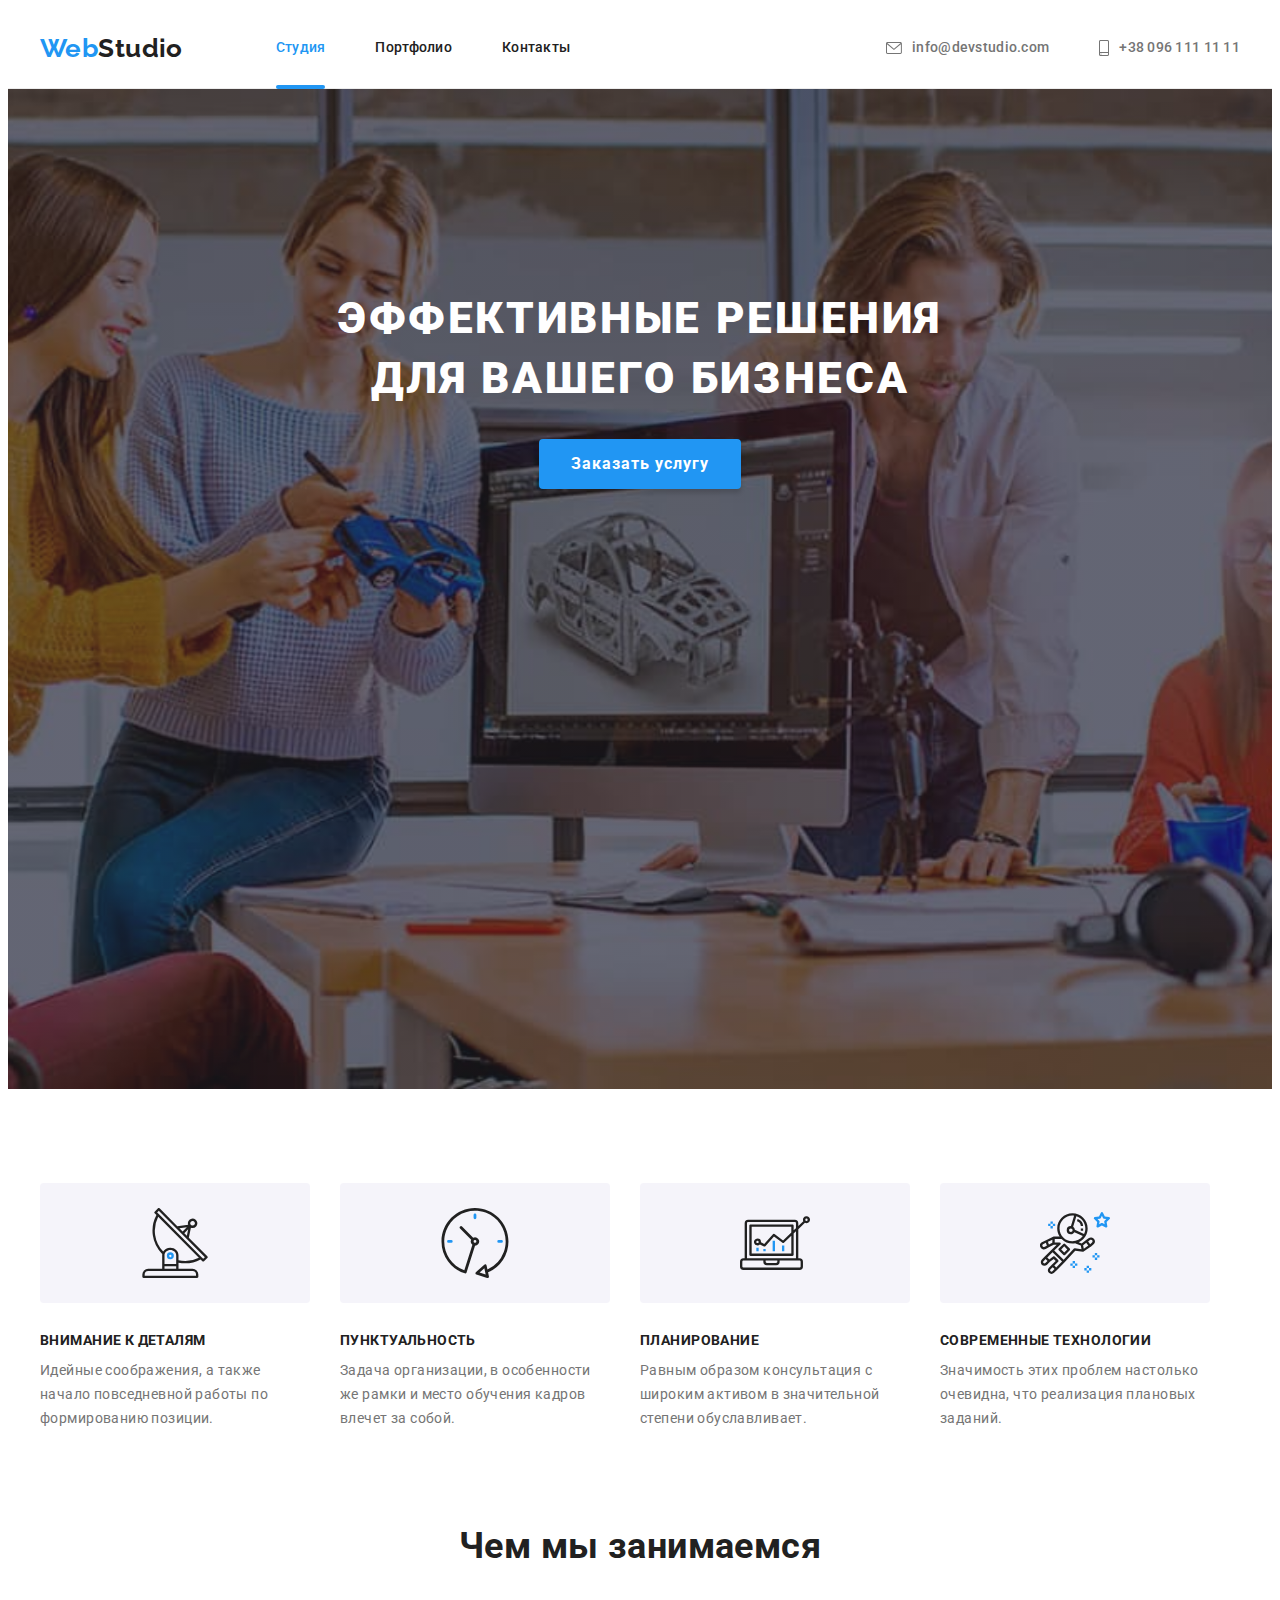
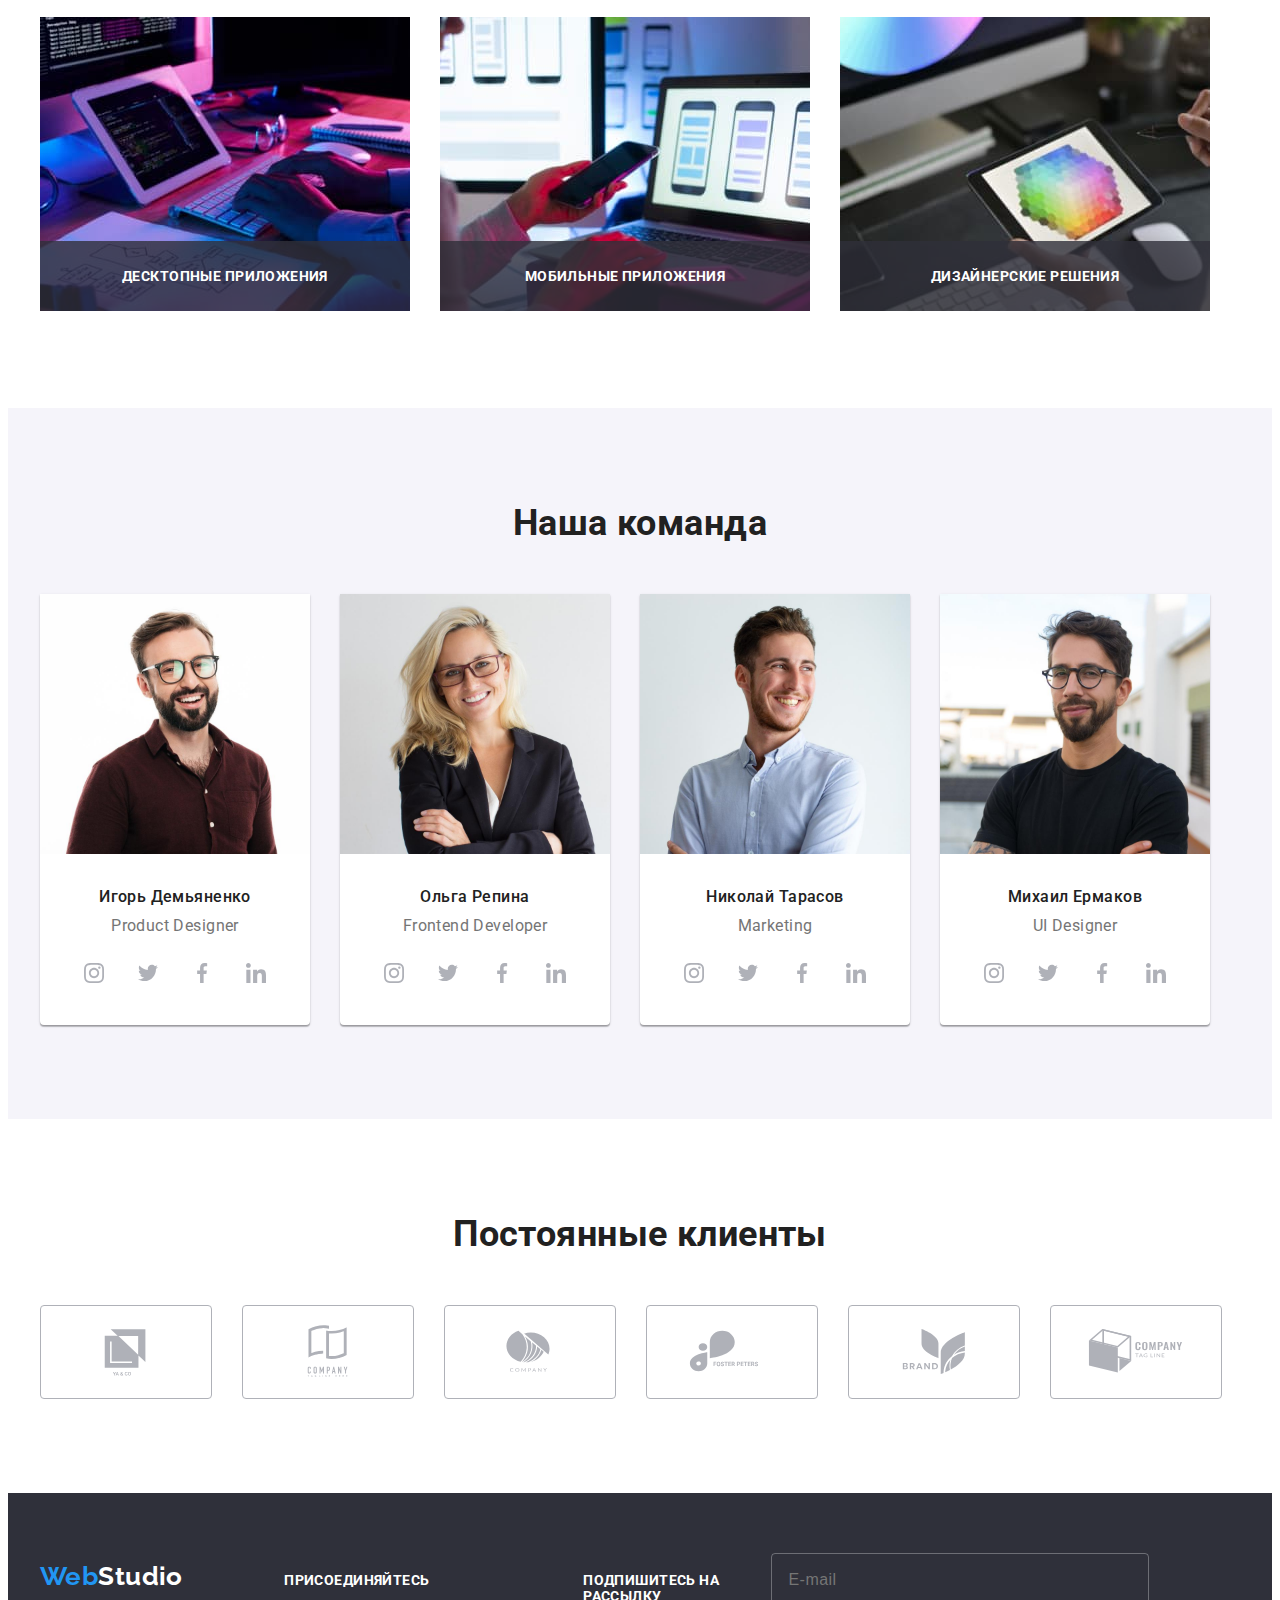
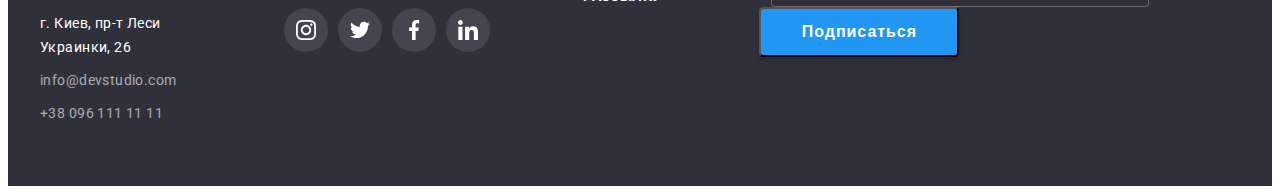
==== index.html @ 3bab4fa7 "Update index.html" ====
<!DOCTYPE html>
<html lang="ru">
  <head>
    <meta charset="UTF-8" />
    <meta http-equiv="X-UA-Compatible" content="IE=edge" />
    <meta name="viewport" content="width=device-width, initial-scale=1.0" />
    <link rel="preconnect" href="https://fonts.googleapis.com" />
    <link rel="preconnect" href="https://fonts.gstatic.com" crossorigin />
    <link rel="shortcut icon" href="#" />
    <link
      href="https://fonts.googleapis.com/css2?family=Raleway:wght@700&family=Roboto:wght@400;500;700;900&display=swap"
      rel="stylesheet"
    />
    <link
      rel="stylesheet"
      href="https://cdnjs.cloudflare.com/ajax/libs/modern-normalize/1.1.0/modern-normalize.min.css"
      integrity="sha512-wpPYUAdjBVSE4KJnH1VR1HeZfpl1ub8YT/NKx4PuQ5NmX2tKuGu6U/JRp5y+Y8XG2tV+wKQpNHVUX03MfMFn9Q=="
      crossorigin="anonymous"
      referrerpolicy="no-referrer"
    />
    <link rel="stylesheet" href="./css/styles.css" />
    <title>Студия</title>
  </head>
  <body>
    <!--Page header-->
    <header class="header">
      <div class="container main-nav">
        <nav class="main-nav">
          <a href="./index.html" class="link logo-header"><span class="sign">Web</span>Studio</a>
          <ul class="list site-nav">
            <li class="item-nav"><a href="./index.html" class="link current">Студия</a></li>
            <li class="item-nav"><a href="./portfolio.html" class="link">Портфолио</a></li>
            <li class="item-nav"><a href="./index.html" class="link">Контакты</a></li>
          </ul>
        </nav>
        <ul class="list contacts-nav">
          <li class="item-contacts">
            <a href="mailto:info@devstudio.com" class="link">
              <svg class="icon-mail" width="16" height="12">
                <use href="./images/icons.svg#icon-envelope"></use></svg
              >info@devstudio.com
            </a>
          </li>
          <li class="item-contacts">
            <a href="tel:+380961111111" class="link">
              <svg class="icon-tel" width="10" height="16">
                <use href="./images/icons.svg#icon-smartphone"></use></svg
              >+38 096 111 11 11
            </a>
          </li>
        </ul>
      </div>
    </header>
    <!--Page content-->
    <main>
      <!--Hero-->
      <section class="hero">
        <div class="container">
          <h1 class="hero-title">Эффективные решения для вашего бизнеса</h1>
          <button type="button" class="button-hero" data-modal-open>Заказать услугу</button>
        </div>
      </section>
      <!--Specifics-->
      <section class="specifics">
        <div class="container">
          <h2 class="section-title visually-hidden">Особенности работы</h2>
          <ul class="list specifics-list">
            <li class="item-specifics icon-antenna">
              <h3 class="specifics-title">ВНИМАНИЕ К ДЕТАЛЯМ</h3>
              <p class="text">
                Идейные соображения, а также начало повседневной работы по формированию позиции.
              </p>
            </li>
            <li class="item-specifics icon-clock">
              <h3 class="specifics-title">ПУНКТУАЛЬНОСТЬ</h3>
              <p class="text">
                Задача организации, в особенности же рамки и место обучения кадров влечет за собой.
              </p>
            </li>
            <li class="item-specifics icon-diagram">
              <h3 class="specifics-title">ПЛАНИРОВАНИЕ</h3>
              <p class="text">
                Равным образом консультация с широким активом в значительной степени обуславливает.
              </p>
            </li>
            <li class="item-specifics icon-astronaut">
              <h3 class="specifics-title">СОВРЕМЕННЫЕ ТЕХНОЛОГИИ</h3>
              <p class="text">
                Значимость этих проблем настолько очевидна, что реализация плановых заданий.
              </p>
            </li>
          </ul>
        </div>
      </section>
      <!--What we do-->
      <section class="work">
        <div class="container">
          <h2 class="section-title">Чем мы занимаемся</h2>
          <ul class="list image-work">
            <li class="item-work">
              <img src="./images/laptop.jpg" alt="laptop" width="370" />
              <p class="thumb-work-text">Десктопные приложения</p>
            </li>
            <li class="item-work">
              <img src="./images/celphone.jpg" alt="celphone" width="370" />
              <p class="thumb-work-text">Мобильные приложения</p>
            </li>
            <li class="item-work">
              <img src="./images/tablet.jpg" alt="tablet" width="370" />
              <p class="thumb-work-text">Дизайнерские решения</p>
            </li>
          </ul>
        </div>
      </section>
      <!--Our team-->
      <section class="team">
        <div class="container">
          <h2 class="section-title">Наша команда</h2>
          <ul class="list team-list">
            <li class="item-team">
              <img
                src="./images/team1.jpg"
                alt="man Ihor"
                width="270"
                height="260"
                class="card-team"
              />
              <div class="data-team">
                <h3 class="team-title">Игорь Демьяненко</h3>
                <p lang="en" class="team-text">Product Designer</p>
                <ul class="team-soc-list list">
                  <li class="team-soc-item">
                    <a href="" class="team-soc-link link"
                      ><svg class="team-soc-icon" width="20" height="20">
                        <use href="./images/icons.svg#icon-instagram"></use>
                      </svg>
                    </a>
                  </li>
                  <li class="team-soc-item">
                    <a href="" class="team-soc-link link"
                      ><svg class="team-soc-icon" width="20" height="20">
                        <use href="./images/icons.svg#icon-twitter"></use>
                      </svg>
                    </a>
                  </li>
                  <li class="team-soc-item">
                    <a href="" class="team-soc-link link">
                      <svg class="team-soc-icon" width="20" height="20">
                        <use href="./images/icons.svg#icon-facebook"></use>
                      </svg>
                    </a>
                  </li>
                  <li class="team-soc-item">
                    <a href="" class="team-soc-link link"
                      ><svg class="team-soc-icon" width="20" height="20">
                        <use href="./images/icons.svg#icon-linkedin"></use>
                      </svg>
                    </a>
                  </li>
                </ul>
              </div>
            </li>
            <li class="item-team">
              <img
                src="./images/team2.jpg"
                alt="woman Olha"
                width="270"
                height="260"
                class="card-team"
              />
              <div class="data-team">
                <h3 class="team-title">Ольга Репина</h3>
                <p lang="en" class="team-text">Frontend Developer</p>
                <ul class="team-soc-list list">
                  <li class="team-soc-item">
                    <a href="" class="team-soc-link link"
                      ><svg class="team-soc-icon" width="20" height="20">
                        <use href="./images/icons.svg#icon-instagram"></use>
                      </svg>
                    </a>
                  </li>
                  <li class="team-soc-item">
                    <a href="" class="team-soc-link link"
                      ><svg class="team-soc-icon" width="20" height="20">
                        <use href="./images/icons.svg#icon-twitter"></use>
                      </svg>
                    </a>
                  </li>
                  <li class="team-soc-item">
                    <a href="" class="team-soc-link link">
                      <svg class="team-soc-icon" width="20" height="20">
                        <use href="./images/icons.svg#icon-facebook"></use>
                      </svg>
                    </a>
                  </li>
                  <li class="team-soc-item">
                    <a href="" class="team-soc-link link"
                      ><svg class="team-soc-icon" width="20" height="20">
                        <use href="./images/icons.svg#icon-linkedin"></use>
                      </svg>
                    </a>
                  </li>
                </ul>
              </div>
            </li>
            <li class="item-team">
              <img
                src="./images/team3.jpg"
                alt="man Nikolai"
                width="270"
                height="260"
                class="card-team"
              />
              <div class="data-team">
                <h3 class="team-title">Николай Тарасов</h3>
                <p lang="en" class="team-text">Marketing</p>
                <ul class="team-soc-list list">
                  <li class="team-soc-item">
                    <a href="" class="team-soc-link link"
                      ><svg class="team-soc-icon" width="20" height="20">
                        <use href="./images/icons.svg#icon-instagram"></use>
                      </svg>
                    </a>
                  </li>
                  <li class="team-soc-item">
                    <a href="" class="team-soc-link link"
                      ><svg class="team-soc-icon" width="20" height="20">
                        <use href="./images/icons.svg#icon-twitter"></use>
                      </svg>
                    </a>
                  </li>
                  <li class="team-soc-item">
                    <a href="" class="team-soc-link link">
                      <svg class="team-soc-icon" width="20" height="20">
                        <use href="./images/icons.svg#icon-facebook"></use>
                      </svg>
                    </a>
                  </li>
                  <li class="team-soc-item">
                    <a href="" class="team-soc-link link"
                      ><svg class="team-soc-icon" width="20" height="20">
                        <use href="./images/icons.svg#icon-linkedin"></use>
                      </svg>
                    </a>
                  </li>
                </ul>
              </div>
            </li>
            <li class="item-team">
              <img
                src=".//images/team4.jpg"
                alt="man Mahail"
                width="270"
                height="260"
                class="card-team"
              />
              <div class="data-team">
                <h3 class="team-title">Михаил Ермаков</h3>
                <p lang="en" class="team-text">UI Designer</p>
                <ul class="team-soc-list list">
                  <li class="team-soc-item">
                    <a href="" class="team-soc-link link"
                      ><svg class="team-soc-icon" width="20" height="20">
                        <use href="./images/icons.svg#icon-instagram"></use>
                      </svg>
                    </a>
                  </li>
                  <li class="team-soc-item">
                    <a href="" class="team-soc-link link"
                      ><svg class="team-soc-icon" width="20" height="20">
                        <use href="./images/icons.svg#icon-twitter"></use>
                      </svg>
                    </a>
                  </li>
                  <li class="team-soc-item">
                    <a href="" class="team-soc-link link">
                      <svg class="team-soc-icon" width="20" height="20">
                        <use href="./images/icons.svg#icon-facebook"></use>
                      </svg>
                    </a>
                  </li>
                  <li class="team-soc-item">
                    <a href="" class="team-soc-link link"
                      ><svg class="team-soc-icon" width="20" height="20">
                        <use href="./images/icons.svg#icon-linkedin"></use>
                      </svg>
                    </a>
                  </li>
                </ul>
              </div>
            </li>
          </ul>
        </div>
      </section>
      <!--Regular Customers-->
      <section class="customers">
        <div class="container">
          <h2 class="section-title">Постоянные клиенты</h2>
          <ul class="list customers-icon-list">
            <li class="item-customers">
              <a href="" class="item-customers-link link">
                <svg class="company-icon" width="106" height="60">
                  <use href="./images/icons.svg#icon-company1"></use>
                </svg>
              </a>
            </li>
            <li class="item-customers">
              <a href="" class="item-customers-link link">
                <svg class="company-icon" width="106" height="60">
                  <use href="./images/icons.svg#icon-company2"></use>
                </svg>
              </a>
            </li>
            <li class="item-customers">
              <a href="" class="item-customers-link link">
                <svg class="company-icon" width="106" height="60">
                  <use href="./images/icons.svg#icon-company3"></use>
                </svg>
              </a>
            </li>
            <li class="item-customers">
              <a href="" class="item-customers-link link">
                <svg class="company-icon" width="106" height="60">
                  <use href="./images/icons.svg#icon-company4"></use>
                </svg>
              </a>
            </li>
            <li class="item-customers">
              <a href="" class="item-customers-link link">
                <svg class="company-icon" width="106" height="60">
                  <use href="./images/icons.svg#icon-company5"></use>
                </svg>
              </a>
            </li>
            <li class="item-customers">
              <a href="" class="item-customers-link link">
                <svg class="company-icon" width="106" height="60">
                  <use href="./images/icons.svg#icon-company6"></use>
                </svg>
              </a>
            </li>
          </ul>
        </div>
      </section>
    </main>
    <!-- Page footer -->
    <footer class="footer">
      <div class="container">
        <div class="footer-logo-address">
          <a href="./index.html" class="link logo-footer"
            ><span class="sign">Web</span><span class="studio">Studio</span></a
          >
          <address>
            <ul class="list address">
              <li class="item-address">
                <a
                  href="https://goo.gl/maps/n7KvUpTxi8NSxzfY6"
                  target="_blank"
                  rel="nofollow noreferrer noopener"
                  class="link link-address"
                  >г. Киев, пр-т Леси Украинки, 26</a
                >
              </li>
              <li class="item-mail">
                <a href="mailto:info@devstudio.com" class="link link-mail">info@devstudio.com</a>
              </li>
              <li class="item-tel">
                <a href="tel:+380961111111" class="link link-tel">+38 096 111 11 11</a>
              </li>
            </ul>
          </address>
        </div>
        <div class="join-soc-networks">
          <p class="soc-title">присоединяйтесь</p>
          <ul class="soc-list list">
            <li class="join-soc-item">
              <a href="" class="join-soc-link link">
                <svg class="team-soc-icon" width="20" height="20">
                  <use href="./images/icons.svg#icon-instagram"></use>
                </svg>
              </a>
            </li>
            <li class="join-soc-item">
              <a href="" class="join-soc-link link">
                <svg class="team-soc-icon" width="20" height="20">
                  <use href="./images/icons.svg#icon-twitter"></use>
                </svg>
              </a>
            </li>
            <li class="join-soc-item">
              <a href="" class="join-soc-link link">
                <svg class="team-soc-icon" width="20" height="20">
                  <use href="./images/icons.svg#icon-facebook"></use>
                </svg>
              </a>
            </li>
            <li class="join-soc-item">
              <a href="" class="join-soc-link link">
                <svg class="join-soc-icon" width="20" height="20">
                  <use href="./images/icons.svg#icon-linkedin"></use>
                </svg>
              </a>
            </li>
          </ul>
        </div>
        <p class="footer-title">Подпишитесь на рассылку</p>
        <form action="#" class="signup-form">
          <p class="footer-form">
            <input
              type="email"
              name="email"
              id="email"
              placeholder="E-mail"
              autocomplete="email"
              class="email-form"
            />
            <button type="submit" class="btn-signup">Подписаться</button>
          </p>
        </form>
      </div>
    </footer>
    <div class="backdrop is-hidden" data-modal>
      <div class="modal">
        <button type="button" class="modal-close-btn" data-modal-close>
          <svg class="icon-modal-btn" width="18" height="18">
            <use href="./images/icons.svg#icon-close-black-18dp-2-11"></use>
          </svg>
        </button>
      </div>
    </div>
    <script src="./js/modal.js"></script>
  </body>
</html>
---- css/styles.css ----
:root {
  --primary-text-color: #212121;
  --title-text-color: #212121;
  --accent-color: #2196f3;
  --primary-background-color: #ffffff;
  --text-color: #757575;
  --white-text-color: #ffffff;
  --filter-background-color: #f5f4fa;
  --card-set-gap: 30px;
  --hero-background-color: #2f303a;
  --icons-color: #afb1b8;
  --timing-function: cubic-bezier(0.4, 0, 0.2, 1);
  --duration: 250ms;
}
body {
  background: var(--primary-background-color);
  color: var(--primary-text-color);
  font-family: Roboto, sans-serif;
  font-size: 14px;
  letter-spacing: 0.03em;
}
.list {
  list-style: none;
  padding: 0;
  margin: 0;
}
.link {
  text-decoration: none;
  color: inherit;
}
h1,
h2,
h3,
h4,
h5,
h6,
p {
  margin: 0;
}
.img {
  display: block;
  max-width: 100%;
  height: auto;
}
.address {
  font-style: normal;
}
.container {
  width: 1200px;
  margin: 0 auto;
  padding-left: 15px;
  padding-right: 15px;
  /* border: 1px solid red; */
}
.visually-hidden {
  position: absolute;
  width: 1px;
  height: 1px;
  margin: -1px;
  border: 0;
  padding: 0;
  white-space: nowrap;
  clip-path: inset(100%);
  clip: rect(0 0 0 0);
  overflow: hidden;
}

/*---------------Header for Studio and Portfolio*--------------------/
/* LINE */
.header {
  border-bottom: 1px solid #ececec;
}

.main-nav {
  display: flex;
  align-items: center;
}

.logo-header {
  font-weight: 700;
  font-family: Raleway, sans-serif;
  font-size: 26px;
  line-height: 1.19;
  color: var(--primary-text-color);
}

.logo-header .sign {
  color: var(--accent-color);
}
.site-nav {
  display: flex;
  margin-left: 93px;
}

.site-nav .item-nav + .item-nav {
  margin-left: 50px;
}

.site-nav .link {
  display: block;
  padding-top: 32px;
  padding-bottom: 32px;
}

.contacts-nav {
  display: flex;
  margin-left: auto;
}

.contacts-nav .item-contacts + .item-contacts {
  margin-left: 50px;
}

/* .site-nav .item:not(:last-child),
.contacts-nav .item:not(:last-child) {
  margin-right: 50px;
} */
.contacts-nav .link {
  padding-top: 32px;
  padding-bottom: 32px;
  color: var(--text-color);
  display: flex;
  align-items: center;
  justify-content: center;

  transition-property: color;
  transition-duration: var(--duration);
  transition-timing-function: var(--timing-function);
}

.contacts-nav .link:hover,
.contacts-nav .link:focus {
  color: var(--accent-color);
}
.site-nav,
.contacts-nav {
  font-weight: 500;
  line-height: 1.14;
  letter-spacing: 0.02em;
}
.site-nav .link:hover,
.site-nav .link:focus {
  color: var(--accent-color);
}

.site-nav .link {
  position: relative;

  transition-property: color;
  transition-duration: var(--duration);
  transition-timing-function: var(--timing-function);
}
.site-nav .link.current {
  color: var(--accent-color);
}
.link.current::after {
  content: '';
  position: absolute;
  width: 100%;
  height: 4px;
  left: 0;
  bottom: -1px;
  background: #2196f3;
  border-radius: 2px;
}

.item-contacts {
  display: flex;
  align-items: center;
  justify-content: center;
}
.icon-mail {
  margin-right: 10px;
  fill: currentColor;
}
.icon-mail:hover,
.icon-mail:focus {
  fill: var(--accent-color);
}

.icon-tel {
  margin-right: 10px;
  fill: currentColor;
}
.icon-tel:hover,
.icon-tel:focus {
  fill: var(--accent-color);
}

/*----------------- Main index.html*-----------------/
/*------------Hero----------------------------- */
.hero {
  padding-top: 200px;
  padding-bottom: 200px;
  max-width: 1600px;
  height: 600px;
  margin-left: auto;
  margin-right: auto;

  background-color: var(--hero-background-color);
  text-align: center;

  background-image: linear-gradient(rgba(47, 48, 58, 0.4), rgba(47, 48, 58, 0.4)),
    url(../images/img-hero.jpg);
  background-repeat: no-repeat;
  background-position: center;
  background-size: cover;
}

.hero-title {
  max-width: 696px;
  margin: 0px auto 30px;

  font-weight: 900;
  font-size: 44px;
  line-height: 1.36;
  color: var(--white-text-color);
  letter-spacing: 0.06em;
  text-transform: uppercase;
}
.button-hero {
  border-radius: 4px;
  border: none;
  padding: 10px 32px;
  min-width: 200px;

  box-shadow: 0px 4px 4px rgba(0, 0, 0, 0.15);
  font-family: inherit;
  font-weight: 700;
  font-size: 16px;
  line-height: 1.88;
  letter-spacing: 0.06em;
  background-color: var(--accent-color);
  color: var(--white-text-color);
  cursor: pointer;

  transition-property: background-color;
  transition-duration: var(--duration);
  transition-timing-function: var(--timing-function);
}
.button-hero:focus,
.button-hero:hover {
  background-color: #188ce8;
}
/*------------------------------ Specifics---------------- */
.specifics {
  padding-top: 94px;
}
.section-title {
  margin-bottom: 50px;

  font-weight: 700;
  font-size: 36px;
  line-height: 1.17;
  text-align: center;
}
.specifics-list {
  display: flex;
}
.specifics-list .item-specifics {
  width: 270px;
}
.specifics-list .item-specifics + .item-specifics {
  margin-left: var(--card-set-gap);
}

.item-specifics::before {
  content: '';
  height: 120px;

  display: block;
  background-color: #f5f4fa;
  border-radius: 4px;
  margin-bottom: 30px;
}
.icon-antenna::before {
  background-image: url(../images/icon-antenna.svg);
  content: '';
  background-repeat: no-repeat;
  background-position: center;
  background-size: auto;
}
.icon-clock::before {
  background-image: url(../images/icon-clock.svg);
  content: '';
  background-repeat: no-repeat;
  background-position: center;
  background-size: auto;
}
.icon-diagram::before {
  background-image: url(../images/icon-diagram.svg);
  content: '';
  background-repeat: no-repeat;
  background-position: center;
  background-size: auto;
}
.icon-astronaut::before {
  background-image: url(../images/icon-astronaut.svg);
  content: '';
  background-repeat: no-repeat;
  background-position: center;
  background-size: auto;
}

.specifics-title {
  margin-bottom: 10px;

  font-weight: 700;
  font-size: 14px;
  line-height: 1.14;
  text-transform: uppercase;
}
.text {
  margin-bottom: 0;
  font-weight: 400;
  line-height: 1.71;
  color: var(--text-color);
}
/*---------------------------- What we do -----------------------------*/
.work {
  padding-top: 94px;
  padding-bottom: 94px;
}
.image-work {
  display: flex;
}
.image-work .item-work + .item-work {
  margin-left: var(--card-set-gap);
}
.item-work {
  position: relative;
  overflow: hidden;
}

.thumb-work-text {
  position: absolute;
  bottom: 3px;

  width: 100%;
  height: 70px;
  background-color: rgba(47, 48, 58, 0.8);
  opacity: 1;

  display: flex;
  align-items: center;
  justify-content: center;

  color: var(--white-text-color);
  font-weight: 700;
  line-height: calc(16 / 14);
  text-transform: uppercase;

  transform: translateX(0);
  transition-property: transform;
  transition-duration: var(--duration);
  transition-timing-function: linear;
  transition-delay: 260ms;
}
.thumb-work-text:hover,
.thumb-work-text:focus {
  transform: translateX(-100%);
}

/*------------------------------- Our team------------------------ */
.team {
  background-color: #f5f4fa;
  padding-top: 94px;
  padding-bottom: 94px;
}

.team-list {
  display: flex;
}

.team-list .item-team + .item-team {
  margin-left: var(--card-set-gap);
}

.item-team {
  background-color: var(--primary-background-color);
  box-shadow: 0px 1px 3px rgba(0, 0, 0, 0.12), 0px 1px 1px rgba(0, 0, 0, 0.14),
    0px 2px 1px rgba(0, 0, 0, 0.2);
  border-radius: 0px 0px 4px 4px;
}

.data-team {
  padding-top: 30px;
  padding-bottom: 30px;
}

.team-title {
  margin-bottom: 10px;

  font-weight: 500;
  font-size: 16px;
  line-height: 1.19;
  text-align: center;
}

.team-text {
  margin-bottom: 16px;

  font-size: 16px;
  line-height: 1.19;
  text-align: center;
  color: var(--text-color);
}

.team-soc-list {
  display: flex;
  justify-content: center;
}
.team-soc-item {
  width: 44px;
  height: 44px;
  margin-right: 10px;
}

.team-soc-item:last-child {
  margin-right: 0;
}

.team-soc-link {
  display: flex;
  align-items: center;
  justify-content: center;
  width: 100%;
  height: 100%;
  background-color: var(--primary-background-color);
  border-radius: 50%;
  color: var(--icons-color);

  transition-property: background-color, color;
  transition-duration: var(--duration);
  transition-timing-function: var(--timing-function);
}
.team-soc-link:hover,
.team-soc-link:focus {
  background-color: var(--accent-color);
  color: var(--white-text-color);
}

.team-soc-icon {
  fill: currentColor;
}

/*------------------------------Regular Customers----------------------*/

.customers {
  padding-top: 94px;
  padding-bottom: 94px;
}
.customers-icon-list {
  display: flex;
}
.customers-icon-list .item-customers + .item-customers {
  margin-left: var(--card-set-gap);
}

.item-customers-link {
  display: flex;
  justify-content: center;
  align-items: center;
  width: 170px;
  height: 92px;
  color: var(--icons-color);
  border: 1px solid var(--icons-color);
  border-radius: 4px;

  transition-property: border-color, color;
  transition-duration: var(--duration);
  transition-timing-function: var(--timing-function);
}
.item-customers-link:hover,
.item-customers-link:focus {
  border-color: var(--accent-color);
  color: var(--accent-color);
}
.company-icon {
  fill: currentColor;
}
.company-icon:hover,
.company-icon:focus {
  fill: var(--accent-color);
}
/*------------------------------------- Main portfolio.html----------------*/
/*---------------------list buttons----------------------------*/
.bottons-list {
  display: flex;
  justify-content: center;
  margin-bottom: 50px;

  background-color: var(--primary-background-color);
}
.bottons-list .item-bottons + .item-bottons {
  margin-left: 8px;
}
.filter {
  padding: 6px 22px;
  border-radius: 4px;
  border: none;

  font-family: inherit;
  font-weight: 500;
  font-size: 16px;
  line-height: 1.63;
  text-align: center;
  letter-spacing: 0.03em;
  background-color: var(--filter-background-color);
  cursor: pointer;

  transition-property: background-color, color, box-shadow;
  transition-duration: var(--duration);
  transition-timing-function: var(--timing-function);
}
.filter:focus,
.filter:hover {
  background-color: var(--accent-color);
  color: var(--white-text-color);
  box-shadow: 0px 3px 1px rgba(0, 0, 0, 0.1), 0px 1px 2px rgba(0, 0, 0, 0.08),
    0px 2px 2px rgba(0, 0, 0, 0.12);
}
/* ---------------------------------list pictures GALLERY---------------*/
.portfolio {
  padding-top: 94px;
  padding-bottom: 94px;
}
.card-set {
  display: flex;
  flex-wrap: wrap;
  margin-left: calc(-1 * var(--card-set-gap));
  margin-top: calc(-1 * var(--card-set-gap));
}
.card-set > .item-card {
  flex-basis: calc(100% / 3 - var(--card-set-gap));
  margin-left: var(--card-set-gap);
  margin-top: var(--card-set-gap);
}

.portfolio-card-link {
  display: block;
}

.portfolio-card-link:hover,
.portfolio-card-link:focus {
  box-shadow: 0px 1px 1px rgba(0, 0, 0, 0.12), 0px 4px 4px rgba(0, 0, 0, 0.06),
    1px 4px 6px rgba(0, 0, 0, 0.16);
}

.item-card:hover .card-thumb-text,
.item-card:focus .card-thumb-text {
  transform: translateY(0);
}
.card-thumb {
  position: relative;
  overflow: hidden;
}

.card-thumb-text {
  display: flex;
  position: absolute;
  top: 0;
  left: 0;
  width: 100%;
  height: 101%;
  padding: 63px 24px;
  color: var(--white-text-color);
  background-color: rgba(33, 150, 243, 0.9);
  opacity: 1;
  font-size: 18px;
  line-height: calc(28 / 18);

  transform: translateY(100%);
  transition-property: transform, box-shadow;
  transition-duration: var(--duration);
  transition-timing-function: var(--timing-function);
}

.data-gallery {
  border: 1px solid #eeeeee;
  border-top: none;
  padding: 20px 24px 20px 24px;
}
.title-gallery {
  margin-bottom: 4px;

  font-weight: 700;
  font-size: 18px;
  line-height: 2;
  letter-spacing: 0.06em;
}
.text-gallery {
  margin-top: 0;
  font-weight: 400;
  font-size: 16px;
  line-height: 1.88;
  color: var(--text-color);
}
/*---------------------------------------- Footer for Studio and Portfolio---------------*/
.footer {
  background-color: var(--hero-background-color);
  padding-top: 60px;
  padding-bottom: 60px;
}

.address {
  display: block;
}
.logo-footer {
  display: inline-block;
  margin-bottom: 20px;

  font-family: Raleway, sans-serif;
  font-weight: 700;
  font-size: 26px;
  line-height: 1.19;
}
.logo-footer:hover {
  color: var(--accent-color);
}
.logo-footer .sign {
  color: var(--accent-color);
}
.logo-footer .studio {
  color: var(--white-text-color);
}
.address {
  font-family: 'Roboto';
  font-weight: 400;
  line-height: 1.71;
}
.item-address {
  margin-bottom: 9px;
}
.item-mail {
  margin-bottom: 9px;
}
.link-address {
  color: var(--white-text-color);

  transition-property: color;
  transition-duration: var(--duration);
  transition-timing-function: var(--timing-function);
}
.link-tel,
.link-mail {
  color: rgba(255, 255, 255, 0.6);

  transition-property: color;
  transition-duration: 250ms;
  transition-timing-function: var(--timing-function);
}
.address .link:hover,
.address .link:focus,
.address .link-address:hover,
.address .link-address:focus {
  color: var(--accent-color);
}
.footer .container {
  display: flex;
  align-items: baseline;
}

.footer-logo-address {
  margin-right: 70px;
}
.join-soc-networks {
  display: block;
  margin-right: 93px;
}

.soc-title,
.footer-title {
  display: inline-block;
  margin-bottom: 20px;
  font-family: 'Roboto';
  font-weight: 700;
  font-size: 14px;
  line-height: calc(16 / 14);
  letter-spacing: 0.03em;
  text-transform: uppercase;
  color: var(--white-text-color);
}

.soc-list {
  display: flex;
  margin: 0 auto;
}

.join-soc-item {
  width: 44px;
  height: 44px;
  margin-right: 10px;
}

.join-soc-item:last-child {
  margin-right: 0;
}

.join-soc-link {
  display: flex;
  align-items: center;
  justify-content: center;
  width: 100%;
  height: 100%;

  background-color: rgba(255, 255, 255, 0.1);
  border-radius: 50%;
  color: var(--white-text-color);

  transition-property: background-color;
  transition-duration: var(--duration);
  transition-timing-function: var(--timing-function);
}

.join-soc-link:hover,
.join-soc-link:focus {
  background-color: var(--accent-color);
  color: var(--white-text-color);
}

.join-soc-icon {
  fill: currentColor;
}
.signup-form {
  display: flex;
  flex-wrap: wrap;

  margin: 0 auto;
}
.email-form {
  width: 358px;
  height: 50px;
  border: 1px solid rgba(255, 255, 255, 0.3);
  border-radius: 4px;
  padding-left: 16px;
  margin-left: 12px;
  background-color: transparent;
  font-size: 16px;
  line-height: calc(20 / 16);
  letter-spacing: 0.03em;
  color: rgba(255, 255, 255, 0.6);
}
.btn-signup {
  /* display: flex;
  align-items: center;
  justify-content: center; */
  padding: 0;
  width: 200px;
  height: 50px;
  background-color: #2196f3;
  box-shadow: 0px 4px 4px rgba(0, 0, 0, 0.15);
  border-radius: 4px;

  font-weight: 700;
  font-size: 16px;
  line-height: calc(30 / 16);
  letter-spacing: 0.06em;
  color: var(--white-text-color);
}

/* -------------------------------------------------------MODAL WINDOW------------------------------- */
.backdrop {
  position: fixed;
  top: 0;
  width: 100vw;
  height: 100vh;
  background-color: rgba(0, 0, 0, 0.2);
  opacity: 1;

  transition-property: opacity;
  transition-duration: var(--duration);
  transition-timing-function: var(--timing-function);
}
.backdrop.is-hidden .modal {
  transform: translate(-50%, -50%) scale(0.5);
  opacity: 0;
}
.modal {
  position: absolute;
  top: 50%;
  left: 50%;
  transform: translate(-50%, -50%);

  width: 528px;
  min-height: 581px;
  background-color: #ffffff;
  box-shadow: 0px 1px 3px rgba(0, 0, 0, 0.12), 0px 1px 1px rgba(0, 0, 0, 0.14),
    0px 2px 1px rgba(0, 0, 0, 0.2);
  border-radius: 4px;

  opacity: 1;
  transform: translate(-50%, -50%) scale(1);

  transition-property: transform, opacity;
  transition-duration: var(--duration);
  transition-timing-function: var(--timing-function);
}

.modal-close-btn {
  display: flex;
  justify-content: center;
  align-items: center;
  padding: 0;

  background-color: #ffffff;
  border-radius: 50%;
  border: 1px solid rgba(0, 0, 0, 0.1);
  position: absolute;
  top: 8px;
  right: 8px;
}
.icon-modal-btn {
  cursor: pointer;
}
.is-hidden {
  /* visibility: hidden; */
  opacity: 0;
  pointer-events: none;
}
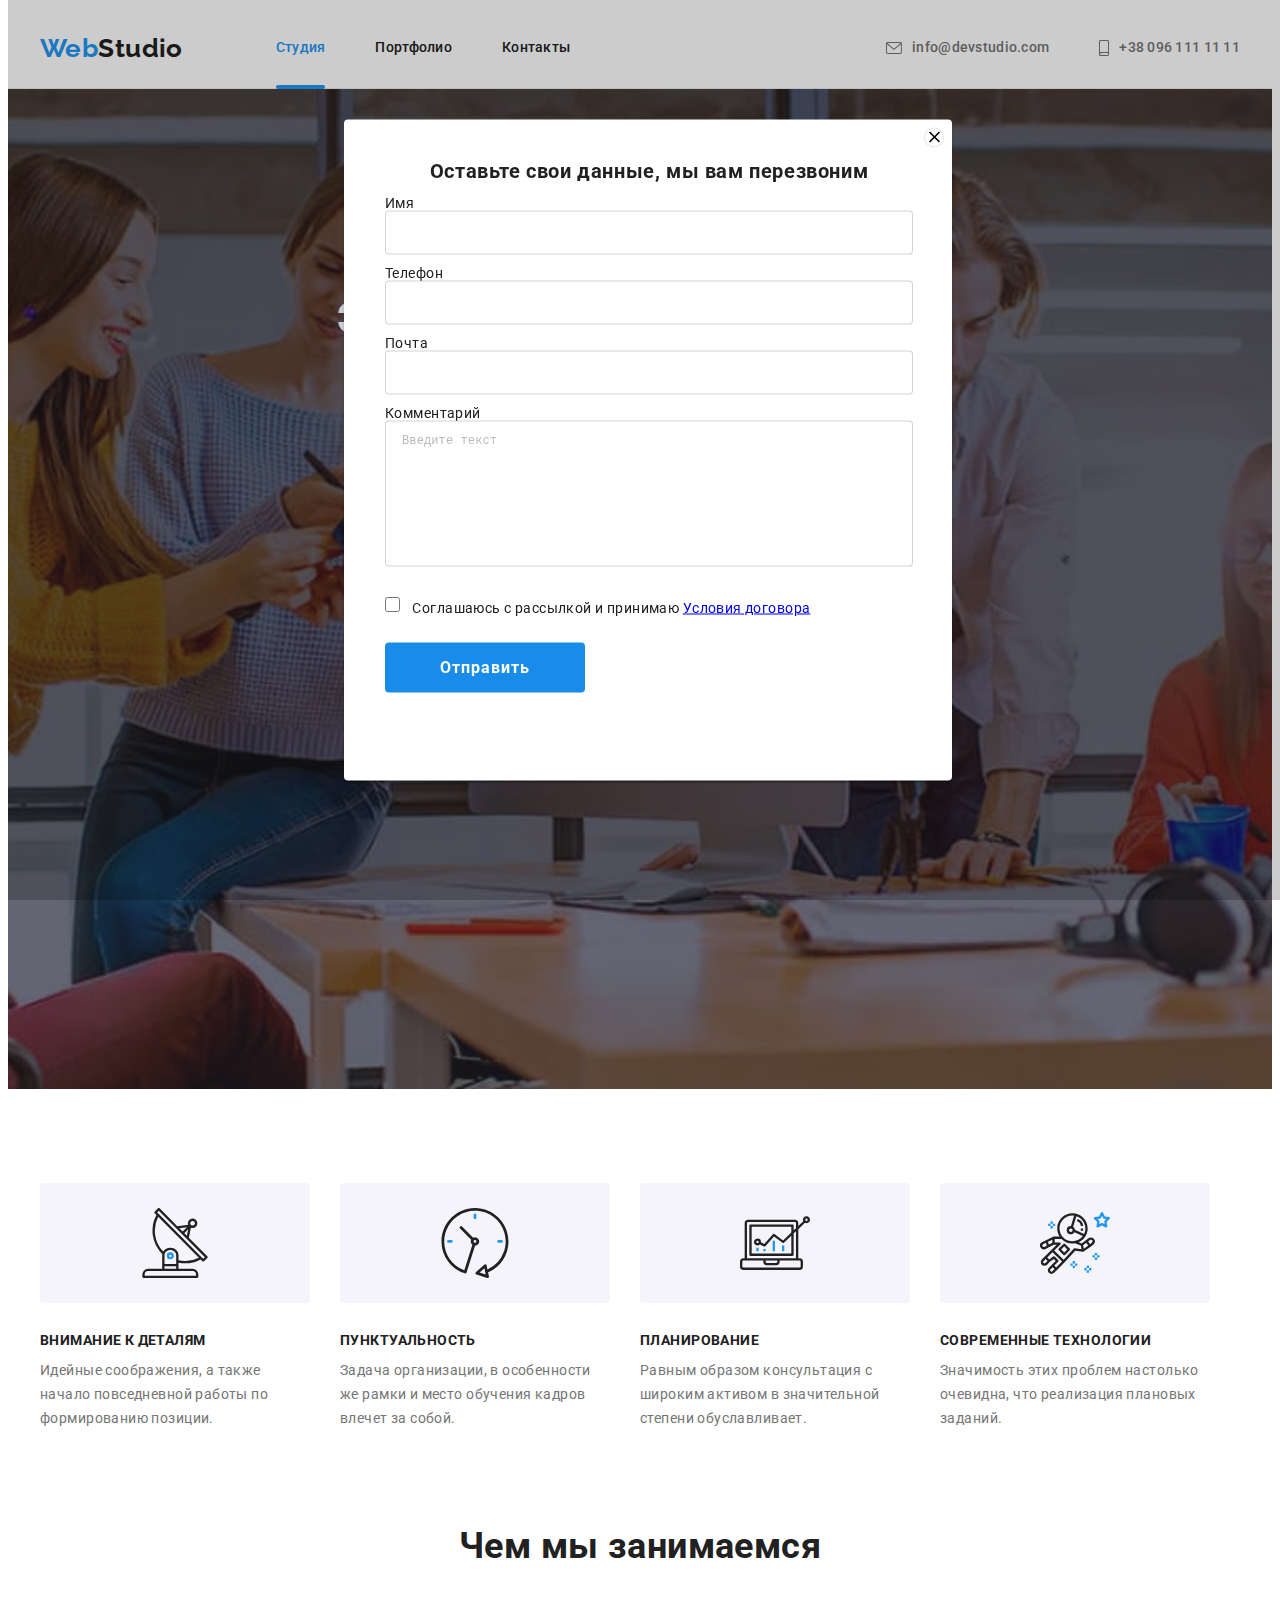
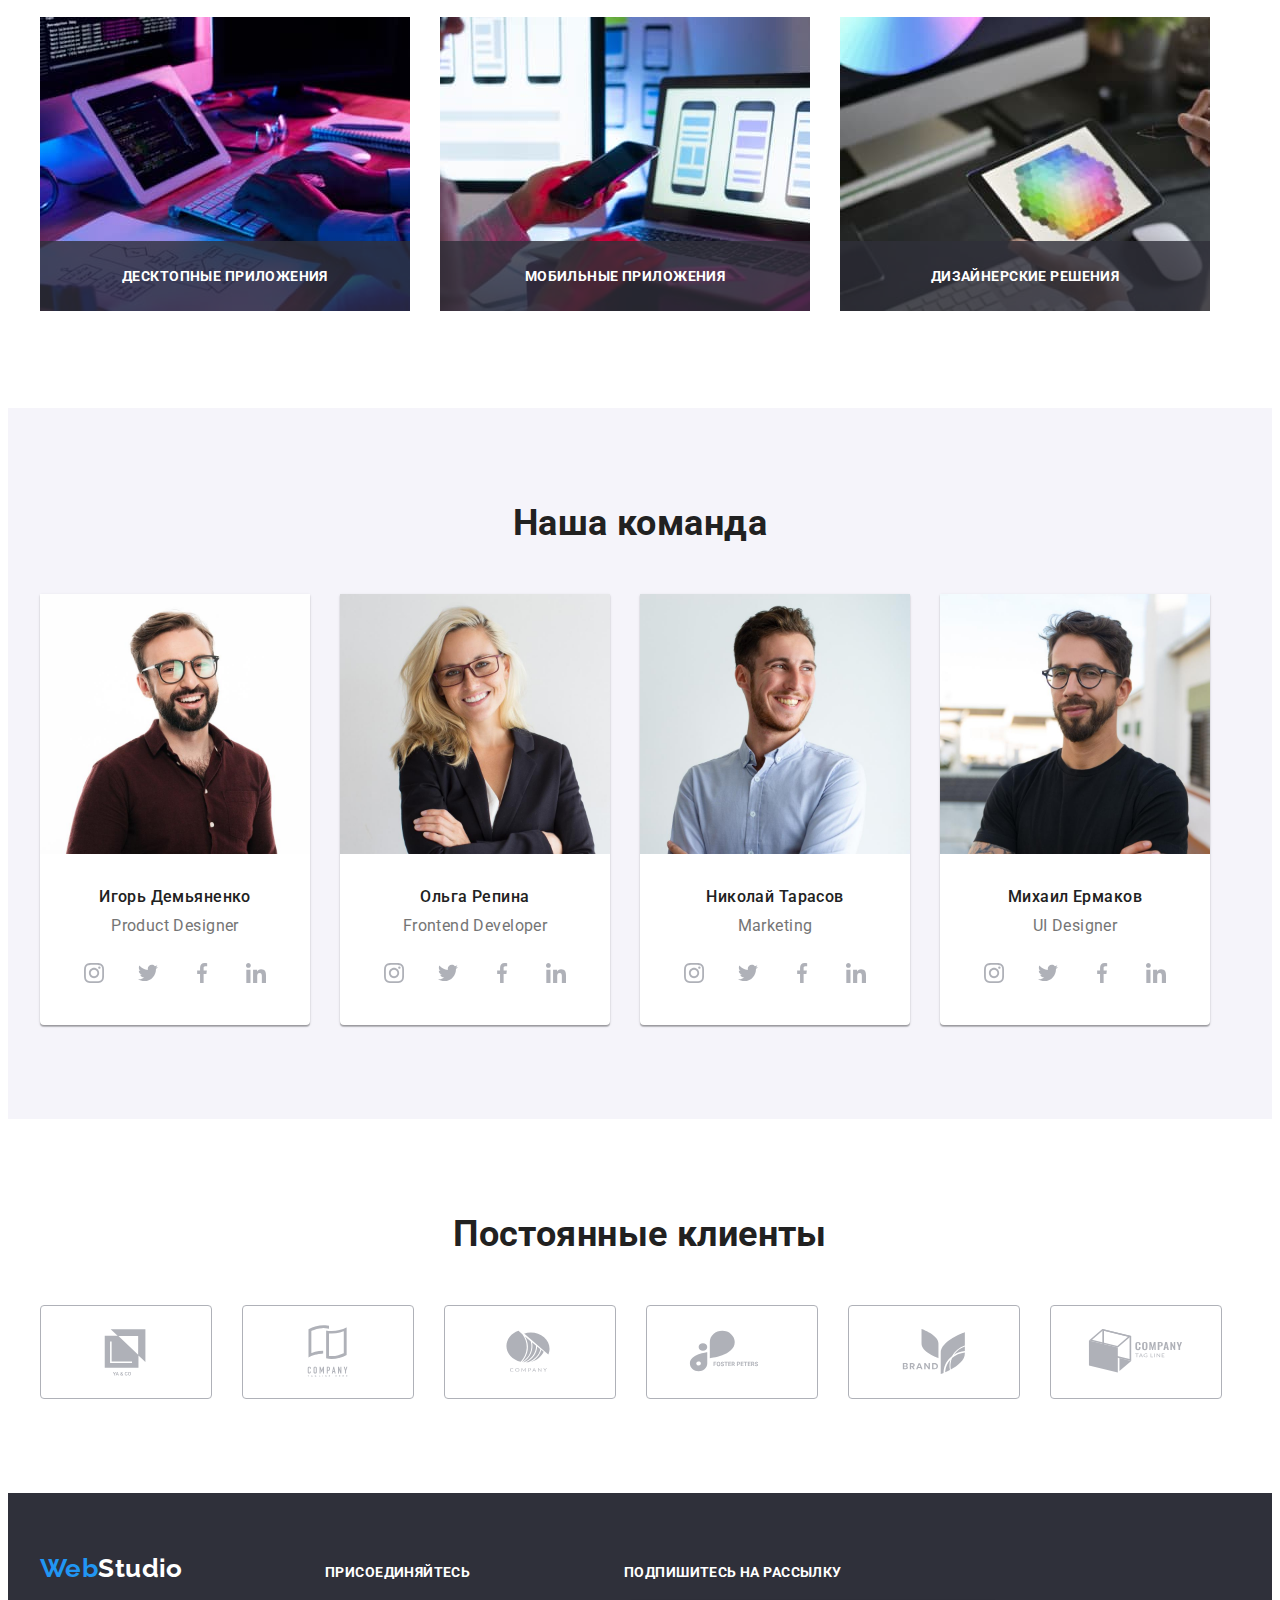
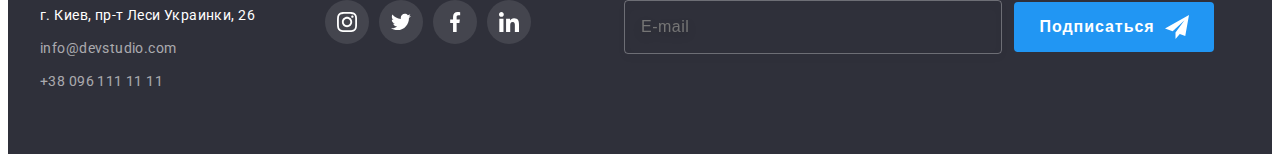
==== commit 92315c3e: "Update index.html" ====
--- a/index.html
+++ b/index.html
@@ -403,29 +403,68 @@
             </li>
           </ul>
         </div>
-        <p class="footer-title">Подпишитесь на рассылку</p>
         <form action="#" class="signup-form">
-          <p class="footer-form">
-            <input
-              type="email"
-              name="email"
-              id="email"
-              placeholder="E-mail"
-              autocomplete="email"
-              class="email-form"
-            />
-            <button type="submit" class="btn-signup">Подписаться</button>
-          </p>
+          <p class="footer-title">Подпишитесь на рассылку</p>
+          <div class="footer-form">
+            <label for="email">
+              <input
+                type="email"
+                class="email-form"
+                name="email"
+                id="email"
+                placeholder="E-mail"
+                autocomplete="email"
+            /></label>
+            <button type="submit" class="btn-signup">
+              Подписаться
+              <svg class="signup-icon" width="24" height="24">
+                <use href="./images/icons.svg#icon-icon-send"></use>
+              </svg>
+            </button>
+          </div>
         </form>
       </div>
     </footer>
-    <div class="backdrop is-hidden" data-modal>
+    <div class="backdrop" data-modal>
       <div class="modal">
         <button type="button" class="modal-close-btn" data-modal-close>
           <svg class="icon-modal-btn" width="18" height="18">
             <use href="./images/icons.svg#icon-close-black-18dp-2-11"></use>
           </svg>
         </button>
+        <p class="modal-title">Оставьте свои данные, мы вам перезвоним</p>
+        <form action="#" class="modal-client-form">
+          <p class="form-client-name">
+            <label for="name">Имя</label>
+            <input type="name" class="modal-name-form" id="name" name="client-name" />
+          </p>
+          <p class="form-client-tel">
+            <label for="tel">Телефон</label>
+            <input type="tel" class="modal-tel-form" id="tel" name="client-tel" />
+          </p>
+          <p class="form-client-mail">
+            <label for="mail">Почта</label>
+            <input type="email" class="modal-mail-form" id="mail" name="client-mail" />
+          </p>
+          <p class="form-client-msg">
+            <label for="msg">Комментарий</label>
+            <textarea
+              name="client-msg"
+              class="modal-msg-form"
+              id="msg"
+              cols="30"
+              rows="10"
+              placeholder="Введите текст"
+            ></textarea>
+          </p>
+            <input type="checkbox" class="modal-form-checkbox" name="deal" id="deal"  />
+            <label for="deal"
+              >Соглашаюсь с рассылкой и принимаю
+              <a href="#">Условия договора</a>
+            </label>
+            <button type="submit" class="modal-form-btn">Отправить</button>
+          </p>
+        </form>
       </div>
     </div>
     <script src="./js/modal.js"></script>
--- a/css/styles.css
+++ b/css/styles.css
@@ -675,7 +675,6 @@
   margin-bottom: 20px;
   font-family: 'Roboto';
   font-weight: 700;
-  font-size: 14px;
   line-height: calc(16 / 14);
   letter-spacing: 0.03em;
   text-transform: uppercase;
@@ -719,37 +718,53 @@
   color: var(--white-text-color);
 }
 
-.join-soc-icon {
+.join-soc-icon,
+.signup-icon {
   fill: currentColor;
 }
+
 .signup-form {
-  display: flex;
-  flex-wrap: wrap;
-
-  margin: 0 auto;
+  margin: 0;
+}
+.footer-form {
+  display: flex;
+  align-items: baseline;
 }
 .email-form {
-  width: 358px;
+  min-width: 358px;
   height: 50px;
   border: 1px solid rgba(255, 255, 255, 0.3);
+  filter: drop-shadow(0px 4px 4px rgba(0, 0, 0, 0.15));
   border-radius: 4px;
   padding-left: 16px;
-  margin-left: 12px;
+  margin-right: 12px;
+
   background-color: transparent;
   font-size: 16px;
   line-height: calc(20 / 16);
   letter-spacing: 0.03em;
   color: rgba(255, 255, 255, 0.6);
+  cursor: pointer;
+
+  transition-property: border-color, background-color;
+  transition-duration: var(--duration);
+  transition-timing-function: var(--timing-function);
+}
+.email-form:focus,
+.email-form:hover {
+  border-color: var(--accent-color);
+  background-color: var(--primary-background-color);
 }
 .btn-signup {
-  /* display: flex;
+  display: flex;
   align-items: center;
-  justify-content: center; */
+  justify-content: center;
   padding: 0;
   width: 200px;
   height: 50px;
+  border: none;
   background-color: #2196f3;
-  box-shadow: 0px 4px 4px rgba(0, 0, 0, 0.15);
+  /* box-shadow: transparent; */
   border-radius: 4px;
 
   font-weight: 700;
@@ -757,6 +772,18 @@
   line-height: calc(30 / 16);
   letter-spacing: 0.06em;
   color: var(--white-text-color);
+  cursor: pointer;
+
+  transition-property: box-shadow;
+  transition-duration: var(--duration);
+  transition-timing-function: var(--timing-function);
+}
+.btn-signup:focus,
+.btn-signup:hover {
+  box-shadow: 0px 4px 4px rgba(0, 0, 0, 0.15);
+}
+.signup-icon {
+  margin-left: 10px;
 }
 
 /* -------------------------------------------------------MODAL WINDOW------------------------------- */
@@ -781,6 +808,7 @@
   top: 50%;
   left: 50%;
   transform: translate(-50%, -50%);
+  padding: 40px 39px 40px 41px;
 
   width: 528px;
   min-height: 581px;
@@ -795,6 +823,10 @@
   transition-property: transform, opacity;
   transition-duration: var(--duration);
   transition-timing-function: var(--timing-function);
+}
+.is-hidden {
+  opacity: 0;
+  pointer-events: none;
 }
 
 .modal-close-btn {
@@ -809,12 +841,121 @@
   position: absolute;
   top: 8px;
   right: 8px;
+
+  transition-property: fill, border-color;
+  transition-duration: var(--duration);
+  transition-timing-function: var(--timing-function);
+}
+.modal-close-btn:hover,
+.modal-close-btn:focus {
+  fill: var(--accent-color);
+  border-color: var(--accent-color);
 }
 .icon-modal-btn {
   cursor: pointer;
 }
-.is-hidden {
-  /* visibility: hidden; */
-  opacity: 0;
-  pointer-events: none;
-}
+.modal-title {
+  margin-bottom: 12px;
+  font-weight: 700;
+  font-size: 20px;
+  line-height: calc(23 / 20);
+  text-align: center;
+  letter-spacing: 0.03em;
+  color: var(--primary-text-color);
+}
+textarea {
+  resize: none;
+}
+input {
+  margin: 0;
+}
+
+.form-client-name {
+  display: flex;
+  flex-direction: column;
+  margin-bottom: 10px;
+}
+.modal-name-form {
+  margin: 0;
+  height: 40px;
+  border: 1px solid rgba(33, 33, 33, 0.2);
+  border-radius: 4px;
+}
+
+.form-client-tel {
+  display: flex;
+  flex-direction: column;
+  margin-bottom: 10px;
+}
+.modal-tel-form {
+  margin: 0;
+  height: 40px;
+  border: 1px solid rgba(33, 33, 33, 0.2);
+  border-radius: 4px;
+}
+
+.form-client-mail {
+  display: flex;
+  flex-direction: column;
+  margin-bottom: 10px;
+}
+.modal-mail-form {
+  margin: 0;
+  height: 40px;
+  border: 1px solid rgba(33, 33, 33, 0.2);
+  border-radius: 4px;
+}
+
+.form-client-msg {
+  display: flex;
+  flex-direction: column;
+  margin-bottom: 10px;
+}
+.modal-msg-form {
+  margin: 0;
+  margin-bottom: 20px;
+  height: 120px;
+  padding: 12px 16px;
+  border: 1px solid rgba(33, 33, 33, 0.2);
+  border-radius: 4px;
+}
+.modal-msg-form::placeholder {
+  font-size: 12px;
+  line-height: calc(14 / 12);
+  letter-spacing: 0.01em;
+  color: rgba(117, 117, 117, 0.5);
+}
+.modal-form-checkbox {
+  margin-right: 9px;
+  margin-bottom: 30px;
+  width: 15px;
+  height: 16px;
+}
+.modal-form-btn {
+  display: flex;
+  justify-content: center;
+  align-items: center;
+  margin-left: 0;
+
+  border-radius: 4px;
+  border: none;
+  padding: 10px 55px;
+  min-width: 200px;
+
+  font-family: inherit;
+  font-weight: 700;
+  font-size: 16px;
+  line-height: 1.88;
+  letter-spacing: 0.06em;
+  background-color: #188ce8;
+  color: var(--white-text-color);
+  cursor: pointer;
+
+  transition-property: box-shadow;
+  transition-duration: var(--duration);
+  transition-timing-function: var(--timing-function);
+}
+.modal-form-btn:focus,
+.modal-form-btn:hover {
+  box-shadow: 0px 4px 4px rgba(0, 0, 0, 0.15);
+}
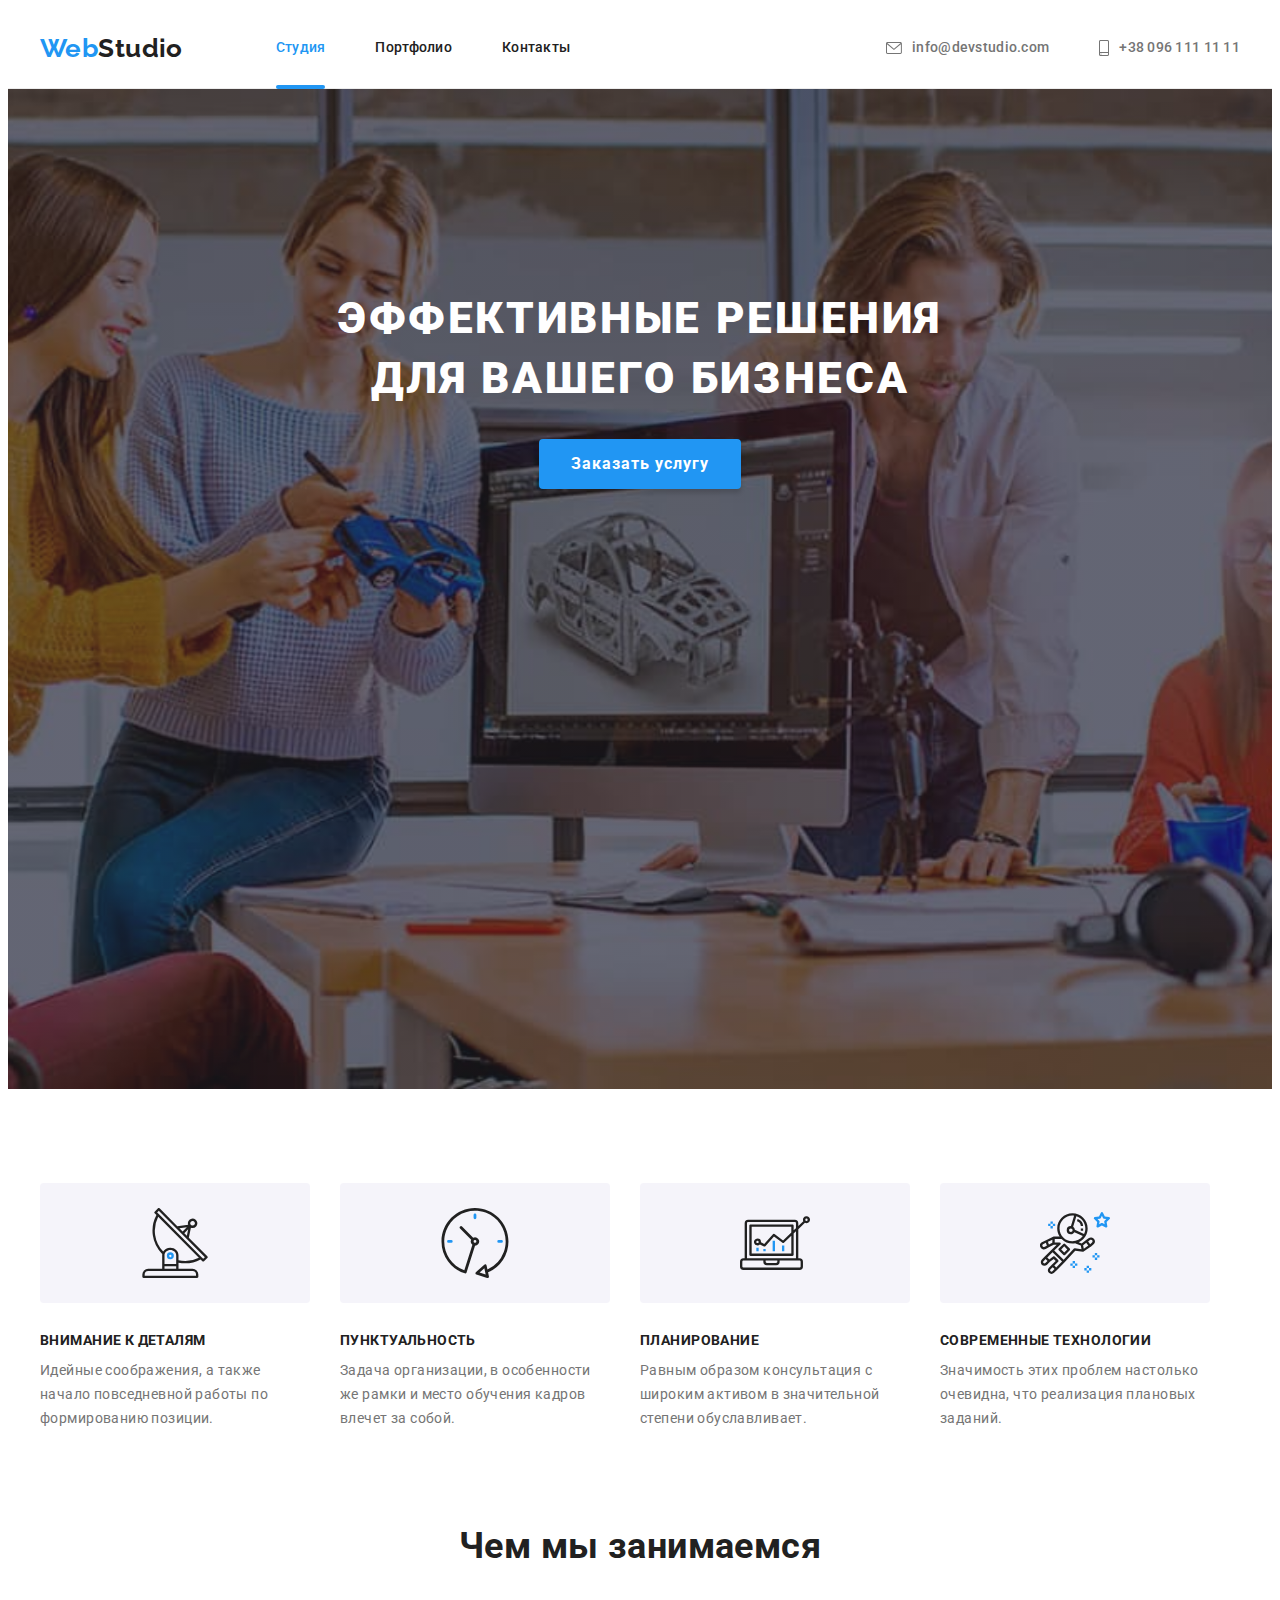
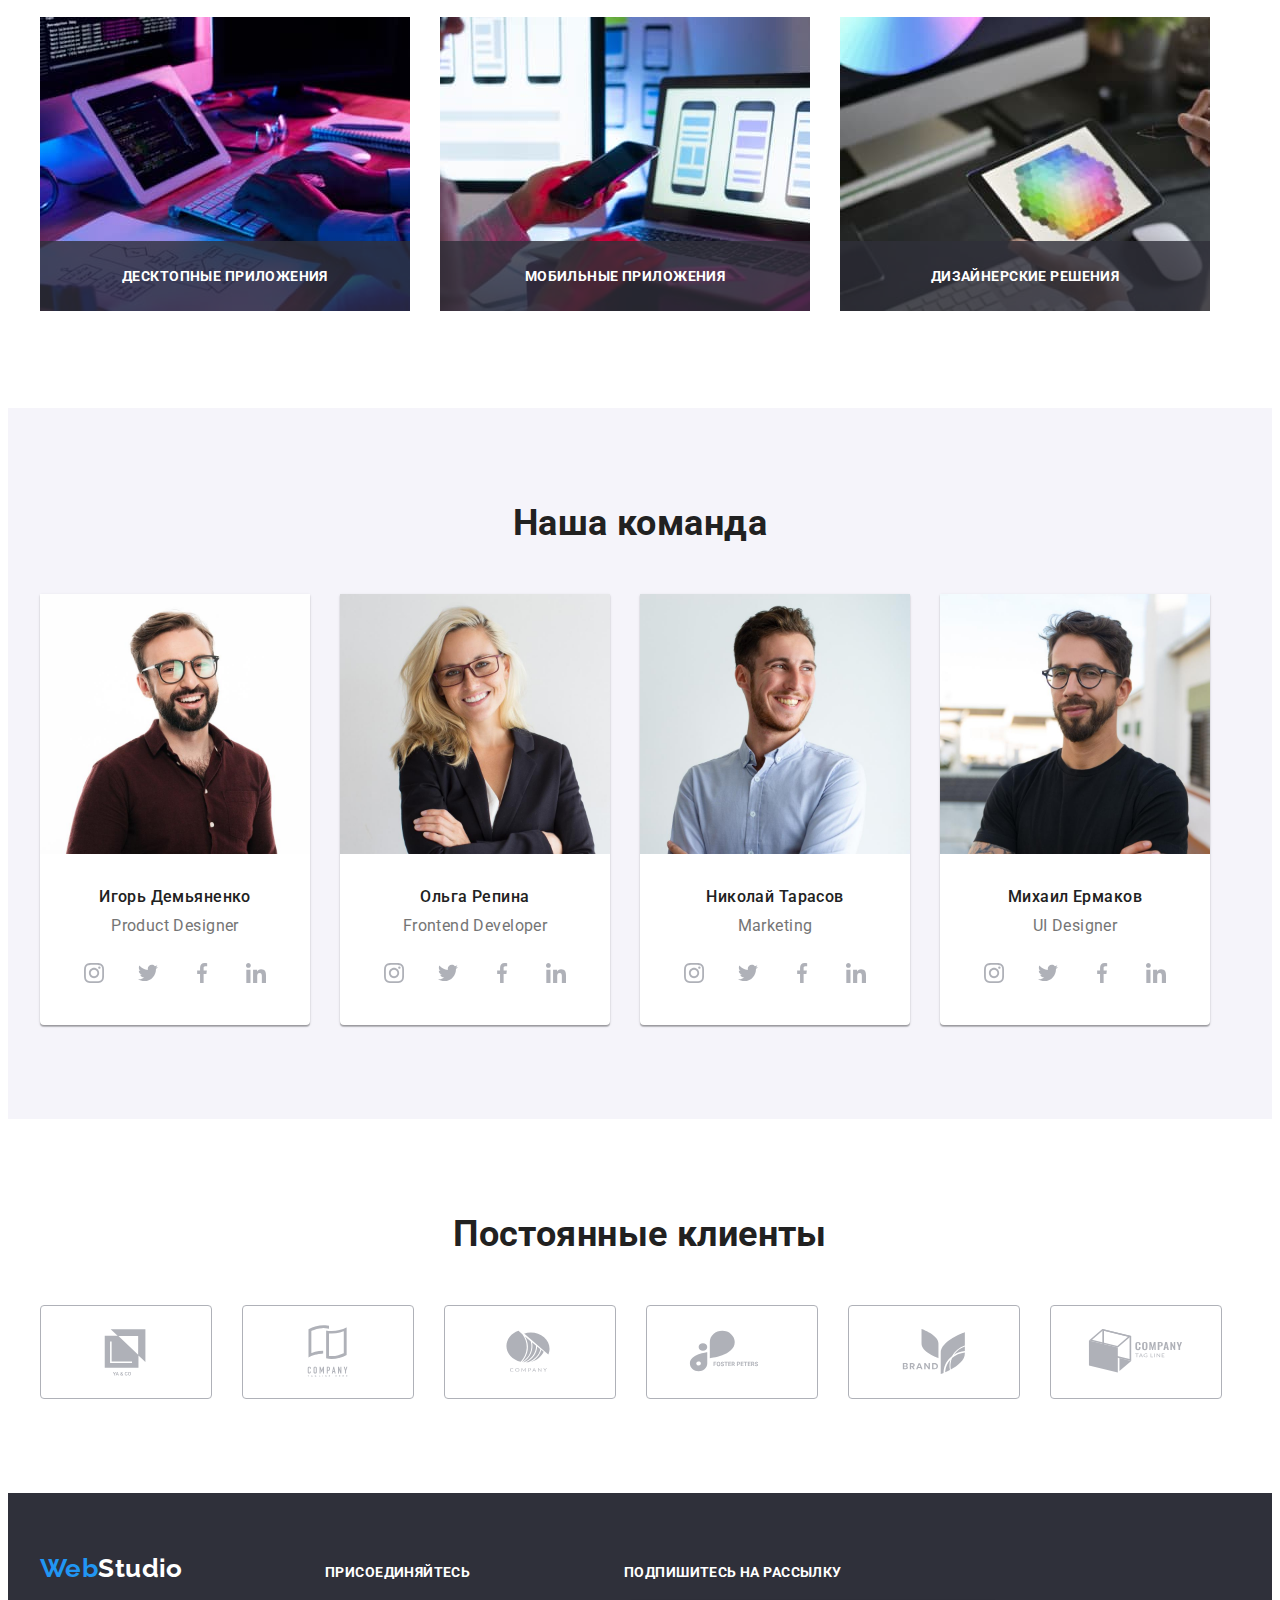
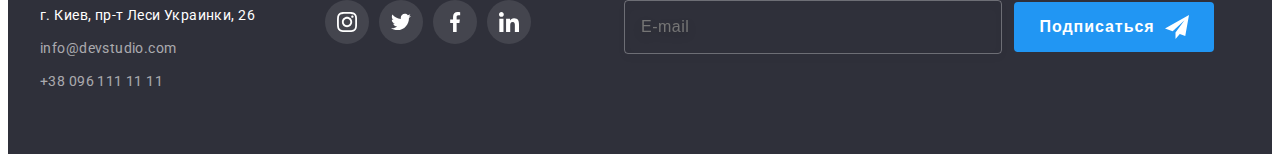
==== commit a4b7ecb7: "Update index.html" ====
--- a/index.html
+++ b/index.html
@@ -425,7 +425,7 @@
         </form>
       </div>
     </footer>
-    <div class="backdrop" data-modal>
+    <div class="backdrop is-hidden " data-modal>
       <div class="modal">
         <button type="button" class="modal-close-btn" data-modal-close>
           <svg class="icon-modal-btn" width="18" height="18">
--- a/css/styles.css
+++ b/css/styles.css
@@ -824,10 +824,6 @@
   transition-duration: var(--duration);
   transition-timing-function: var(--timing-function);
 }
-.is-hidden {
-  opacity: 0;
-  pointer-events: none;
-}
 
 .modal-close-btn {
   display: flex;
@@ -959,3 +955,7 @@
 .modal-form-btn:hover {
   box-shadow: 0px 4px 4px rgba(0, 0, 0, 0.15);
 }
+.is-hidden {
+  opacity: 0;
+  pointer-events: none;
+}
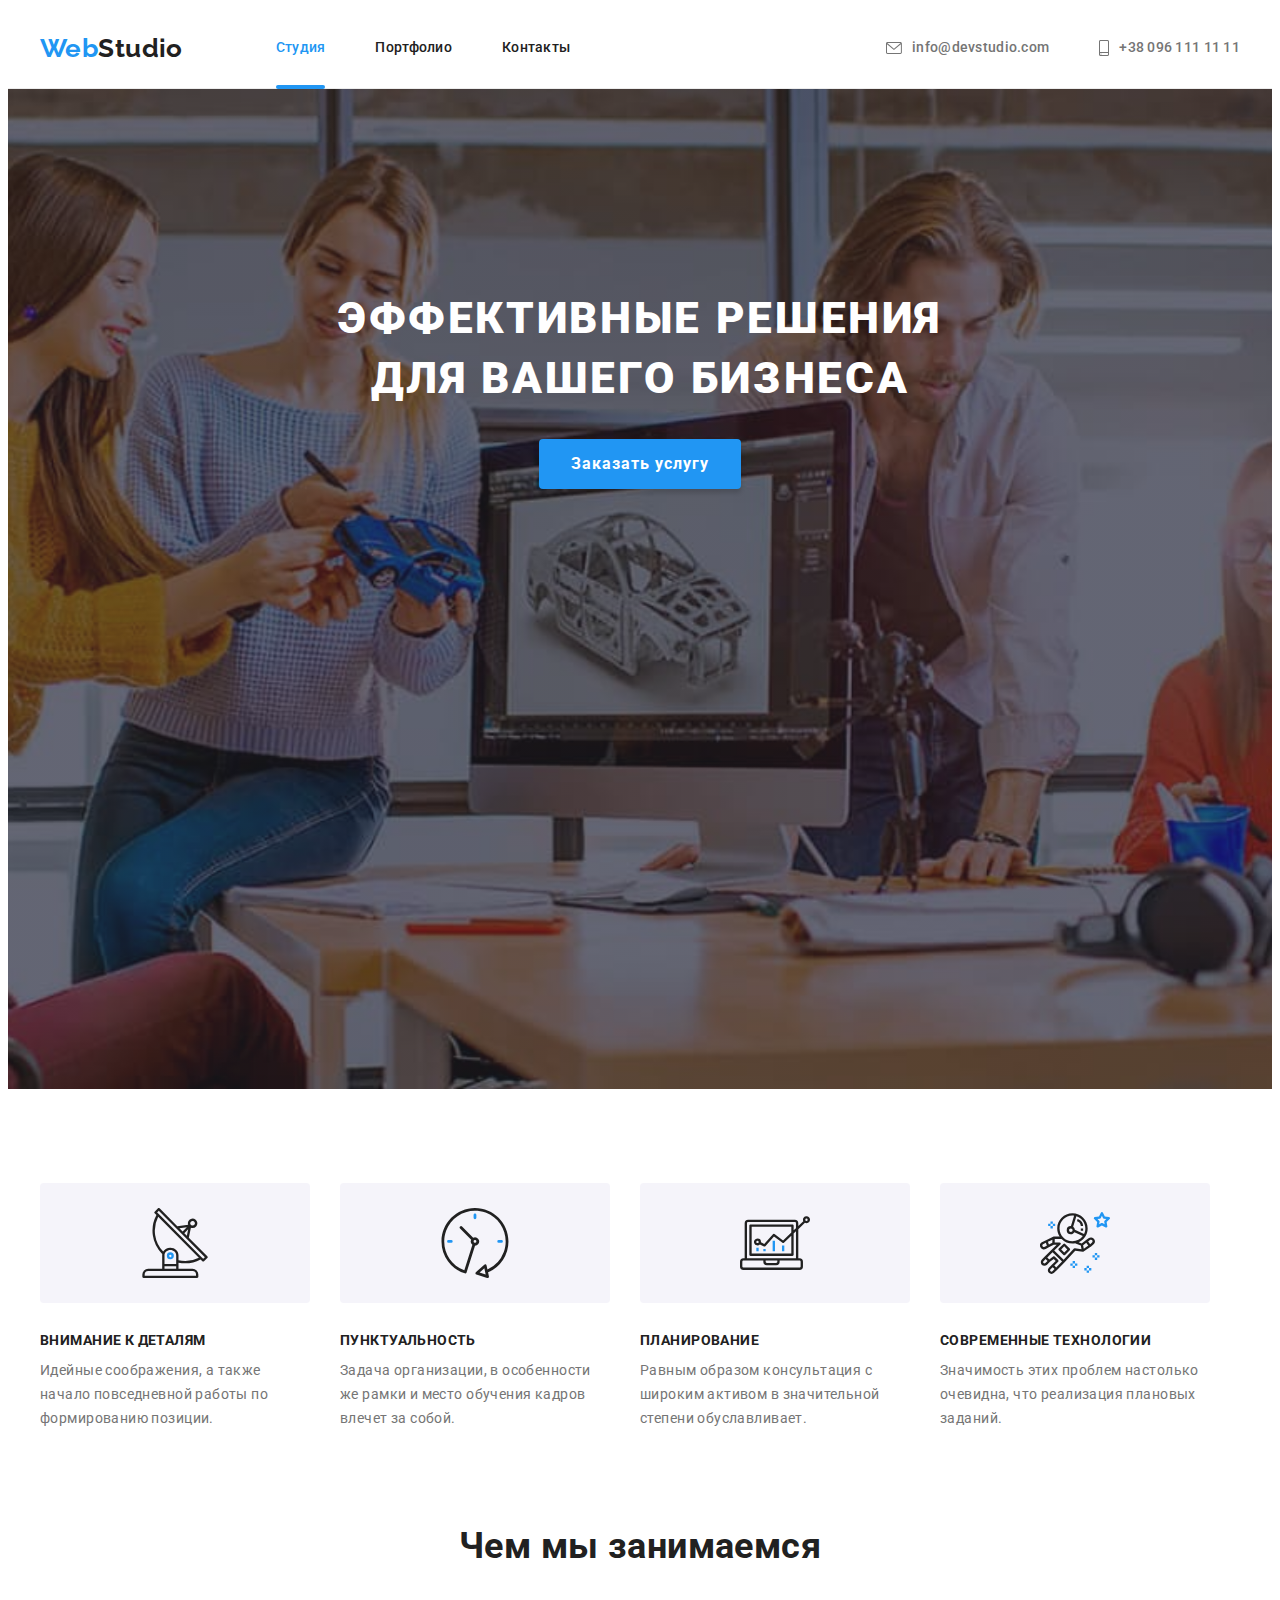
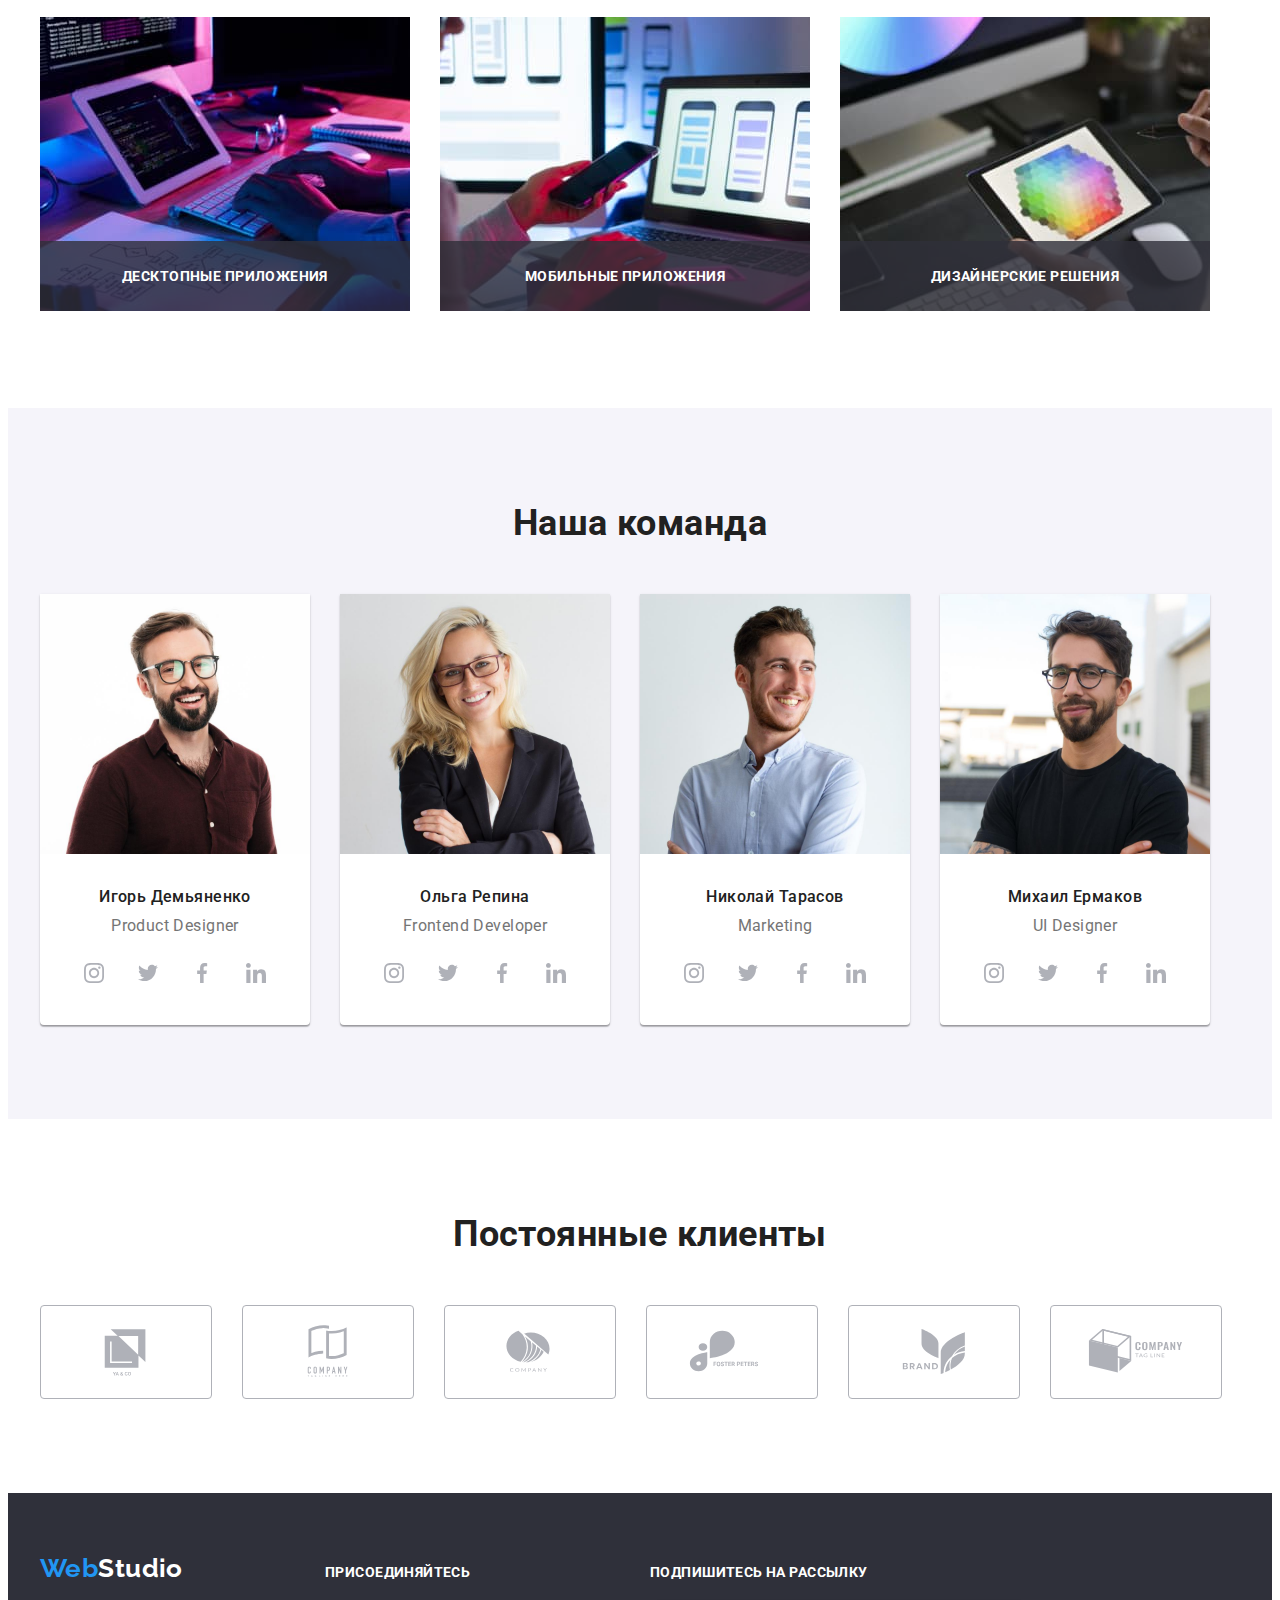
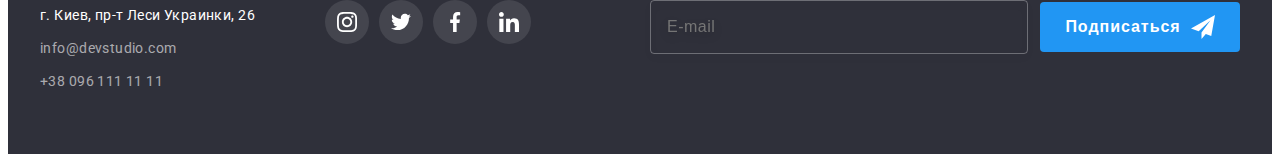
==== commit 61724f3b: "Update index.html" ====
--- a/index.html
+++ b/index.html
@@ -403,7 +403,7 @@
             </li>
           </ul>
         </div>
-        <form action="#" class="signup-form">
+        <form action="#" class="signup-form" autocomplete="off">
           <p class="footer-title">Подпишитесь на рассылку</p>
           <div class="footer-form">
             <label for="email">
@@ -414,6 +414,7 @@
                 id="email"
                 placeholder="E-mail"
                 autocomplete="email"
+                required
             /></label>
             <button type="submit" class="btn-signup">
               Подписаться
@@ -425,7 +426,7 @@
         </form>
       </div>
     </footer>
-    <div class="backdrop is-hidden " data-modal>
+    <div class="backdrop is-hidden" data-modal>
       <div class="modal">
         <button type="button" class="modal-close-btn" data-modal-close>
           <svg class="icon-modal-btn" width="18" height="18">
@@ -433,21 +434,36 @@
           </svg>
         </button>
         <p class="modal-title">Оставьте свои данные, мы вам перезвоним</p>
-        <form action="#" class="modal-client-form">
+        <form action="#" class="modal-client-form" autocomplete="off">
           <p class="form-client-name">
-            <label for="name">Имя</label>
-            <input type="name" class="modal-name-form" id="name" name="client-name" />
+            <label for="name" class="form-label">Имя</label>
+            <input type="text" class="modal-name-form" id="name" name="client-name" required />
+            <span class="icon-form">
+              <svg class="form-icon-percon" width="18" height="18">
+                <use href="./images/icons.svg#icon-person-black"></use>
+              </svg>
+            </span>
           </p>
           <p class="form-client-tel">
-            <label for="tel">Телефон</label>
-            <input type="tel" class="modal-tel-form" id="tel" name="client-tel" />
+            <label for="tel" class="form-label">Телефон</label>
+            <input type="tel" class="modal-tel-form" id="tel" name="client-tel" required />
+            <span class="icon-form">
+              <svg class="form-icon-tel" width="18" height="18">
+                <use href="./images/icons.svg#icon-phone-black"></use>
+              </svg>
+            </span>
           </p>
           <p class="form-client-mail">
-            <label for="mail">Почта</label>
-            <input type="email" class="modal-mail-form" id="mail" name="client-mail" />
+            <label for="mail" class="form-label">Почта</label>
+            <input type="email" class="modal-mail-form" id="mail" name="client-mail" required />
+            <span class="icon-form">
+              <svg class="form-icon-mail" width="18" height="18">
+                <use href="./images/icons.svg#icon-email-black"></use>
+              </svg>
+            </span>
           </p>
           <p class="form-client-msg">
-            <label for="msg">Комментарий</label>
+            <label for="msg" class="form-label">Комментарий</label>
             <textarea
               name="client-msg"
               class="modal-msg-form"
@@ -457,13 +473,18 @@
               placeholder="Введите текст"
             ></textarea>
           </p>
-            <input type="checkbox" class="modal-form-checkbox" name="deal" id="deal"  />
-            <label for="deal"
-              >Соглашаюсь с рассылкой и принимаю
-              <a href="#">Условия договора</a>
-            </label>
-            <button type="submit" class="modal-form-btn">Отправить</button>
-          </p>
+          <label class="form-label-deal">
+            <input
+              type="checkbox"
+              class="modal-form-checkbox visually-hidden"
+              name="deal"
+              required
+            />
+            <span class="icon-check"></span>
+            <span class="text-deal">Соглашаюсь с рассылкой и принимаю</span>
+            <a href="#" class="link-deal">Условия договора</a>
+          </label>
+          <button type="submit" class="modal-form-btn">Отправить</button>
         </form>
       </div>
     </div>
--- a/css/styles.css
+++ b/css/styles.css
@@ -160,7 +160,7 @@
   height: 4px;
   left: 0;
   bottom: -1px;
-  background: #2196f3;
+  background: var(--accent-color);
   border-radius: 2px;
 }
 
@@ -269,7 +269,7 @@
   height: 120px;
 
   display: block;
-  background-color: #f5f4fa;
+  background-color: var(--filter-background-color);
   border-radius: 4px;
   margin-bottom: 30px;
 }
@@ -666,7 +666,7 @@
 }
 .join-soc-networks {
   display: block;
-  margin-right: 93px;
+  /* margin-right: 93px; */
 }
 
 .soc-title,
@@ -724,7 +724,7 @@
 }
 
 .signup-form {
-  margin: 0;
+  margin-left: auto;
 }
 .footer-form {
   display: flex;
@@ -738,6 +738,7 @@
   border-radius: 4px;
   padding-left: 16px;
   margin-right: 12px;
+  outline: none;
 
   background-color: transparent;
   font-size: 16px;
@@ -746,14 +747,13 @@
   color: rgba(255, 255, 255, 0.6);
   cursor: pointer;
 
-  transition-property: border-color, background-color;
+  transition-property: border-color;
   transition-duration: var(--duration);
   transition-timing-function: var(--timing-function);
 }
 .email-form:focus,
 .email-form:hover {
   border-color: var(--accent-color);
-  background-color: var(--primary-background-color);
 }
 .btn-signup {
   display: flex;
@@ -763,8 +763,7 @@
   width: 200px;
   height: 50px;
   border: none;
-  background-color: #2196f3;
-  /* box-shadow: transparent; */
+  background-color: var(--accent-color);
   border-radius: 4px;
 
   font-weight: 700;
@@ -774,13 +773,14 @@
   color: var(--white-text-color);
   cursor: pointer;
 
-  transition-property: box-shadow;
+  transition-property: box-shadow, background-color;
   transition-duration: var(--duration);
   transition-timing-function: var(--timing-function);
 }
 .btn-signup:focus,
 .btn-signup:hover {
   box-shadow: 0px 4px 4px rgba(0, 0, 0, 0.15);
+  background-color: #188ce8;
 }
 .signup-icon {
   margin-left: 10px;
@@ -808,10 +808,10 @@
   top: 50%;
   left: 50%;
   transform: translate(-50%, -50%);
-  padding: 40px 39px 40px 41px;
+  padding: 40px;
 
   width: 528px;
-  min-height: 581px;
+  height: 581px;
   background-color: #ffffff;
   box-shadow: 0px 1px 3px rgba(0, 0, 0, 0.12), 0px 1px 1px rgba(0, 0, 0, 0.14),
     0px 2px 1px rgba(0, 0, 0, 0.2);
@@ -832,6 +832,8 @@
   padding: 0;
 
   background-color: #ffffff;
+  width: 30px;
+  height: 30px;
   border-radius: 50%;
   border: 1px solid rgba(0, 0, 0, 0.1);
   position: absolute;
@@ -849,6 +851,12 @@
 }
 .icon-modal-btn {
   cursor: pointer;
+}
+
+.modal-client-form {
+  transition-property: border-color;
+  transition-duration: var(--duration);
+  transition-timing-function: var(--timing-function);
 }
 .modal-title {
   margin-bottom: 12px;
@@ -859,61 +867,135 @@
   letter-spacing: 0.03em;
   color: var(--primary-text-color);
 }
+
 textarea {
   resize: none;
 }
 input {
   margin: 0;
 }
+.form-label {
+  margin-bottom: 4px;
+
+  font-size: 12px;
+  line-height: calc(14 / 12);
+  letter-spacing: 0.01em;
+  color: var(--text-color);
+}
+.icon-form {
+  position: absolute;
+  top: 50%;
+  left: 12px;
+  fill: var(--primary-text-color);
+
+  transition-property: fill;
+  transition-duration: var(--duration);
+  transition-timing-function: var(--timing-function);
+}
 
 .form-client-name {
+  position: relative;
   display: flex;
   flex-direction: column;
   margin-bottom: 10px;
 }
 .modal-name-form {
   margin: 0;
+  padding-left: 42px;
+
   height: 40px;
   border: 1px solid rgba(33, 33, 33, 0.2);
   border-radius: 4px;
+  outline: none;
+
+  transition-property: border-color, fill;
+  transition-duration: var(--duration);
+  transition-timing-function: var(--timing-function);
+}
+.modal-name-form:focus,
+.modal-name-form:hover {
+  border-color: var(--accent-color);
+}
+.modal-name-form:focus + .icon-form,
+.modal-name-form:hover + .icon-form {
+  fill: var(--accent-color);
 }
 
 .form-client-tel {
+  position: relative;
   display: flex;
   flex-direction: column;
   margin-bottom: 10px;
 }
 .modal-tel-form {
   margin: 0;
+  padding-left: 42px;
   height: 40px;
   border: 1px solid rgba(33, 33, 33, 0.2);
   border-radius: 4px;
+  outline: none;
+
+  transition-property: border-color, fill;
+  transition-duration: var(--duration);
+  transition-timing-function: var(--timing-function);
+}
+.modal-tel-form:focus + .icon-form,
+.modal-tel-form:hover + .icon-form {
+  fill: var(--accent-color);
+}
+.modal-tel-form:focus,
+.modal-tel-form:hover {
+  border-color: var(--accent-color);
 }
 
 .form-client-mail {
+  position: relative;
   display: flex;
   flex-direction: column;
   margin-bottom: 10px;
 }
 .modal-mail-form {
   margin: 0;
+  padding-left: 42px;
   height: 40px;
   border: 1px solid rgba(33, 33, 33, 0.2);
   border-radius: 4px;
+  outline: none;
+
+  transition-property: border-color, fill;
+  transition-duration: var(--duration);
+  transition-timing-function: var(--timing-function);
+}
+.modal-mail-form:focus + .icon-form,
+.modal-mail-form:hover + .icon-form {
+  fill: var(--accent-color);
+}
+.modal-mail-form:focus,
+.modal-mail-form:hover {
+  border-color: var(--accent-color);
 }
 
 .form-client-msg {
+  position: relative;
   display: flex;
   flex-direction: column;
-  margin-bottom: 10px;
+  margin-bottom: 20px;
 }
 .modal-msg-form {
   margin: 0;
-  margin-bottom: 20px;
   height: 120px;
   padding: 12px 16px;
   border: 1px solid rgba(33, 33, 33, 0.2);
   border-radius: 4px;
+  outline: none;
+
+  transition-property: border-color;
+  transition-duration: var(--duration);
+  transition-timing-function: var(--timing-function);
+}
+.modal-msg-form:focus,
+.modal-msg-form:hover {
+  border-color: var(--accent-color);
 }
 .modal-msg-form::placeholder {
   font-size: 12px;
@@ -921,17 +1003,42 @@
   letter-spacing: 0.01em;
   color: rgba(117, 117, 117, 0.5);
 }
-.modal-form-checkbox {
-  margin-right: 9px;
+.form-label-deal {
+  display: flex;
+  align-items: center;
   margin-bottom: 30px;
+}
+
+.icon-check {
+  display: inline-block;
   width: 15px;
   height: 16px;
+  border: 1px solid rgba(33, 33, 33, 0.2);
+  border-radius: 2px;
+  margin-right: 9px;
+}
+.modal-form-checkbox:checked + .icon-check {
+  border-color: var(--accent-color);
+  background-color: var(--accent-color);
+  background-image: url(../images/icon-check.svg);
+  background-repeat: no-repeat;
+  background-position: center;
+  background-size: auto;
+  background-origin: border-box;
+}
+.text-deal {
+  margin-right: 5px;
+}
+.link-deal {
+  color: var(--accent-color);
+}
+.form-icon-check {
+  display: inline-block;
 }
 .modal-form-btn {
-  display: flex;
-  justify-content: center;
-  align-items: center;
-  margin-left: 0;
+  display: block;
+
+  margin: 0 auto;
 
   border-radius: 4px;
   border: none;
@@ -946,7 +1053,6 @@
   background-color: #188ce8;
   color: var(--white-text-color);
   cursor: pointer;
-
   transition-property: box-shadow;
   transition-duration: var(--duration);
   transition-timing-function: var(--timing-function);
@@ -955,6 +1061,7 @@
 .modal-form-btn:hover {
   box-shadow: 0px 4px 4px rgba(0, 0, 0, 0.15);
 }
+/* backdrop */
 .is-hidden {
   opacity: 0;
   pointer-events: none;
